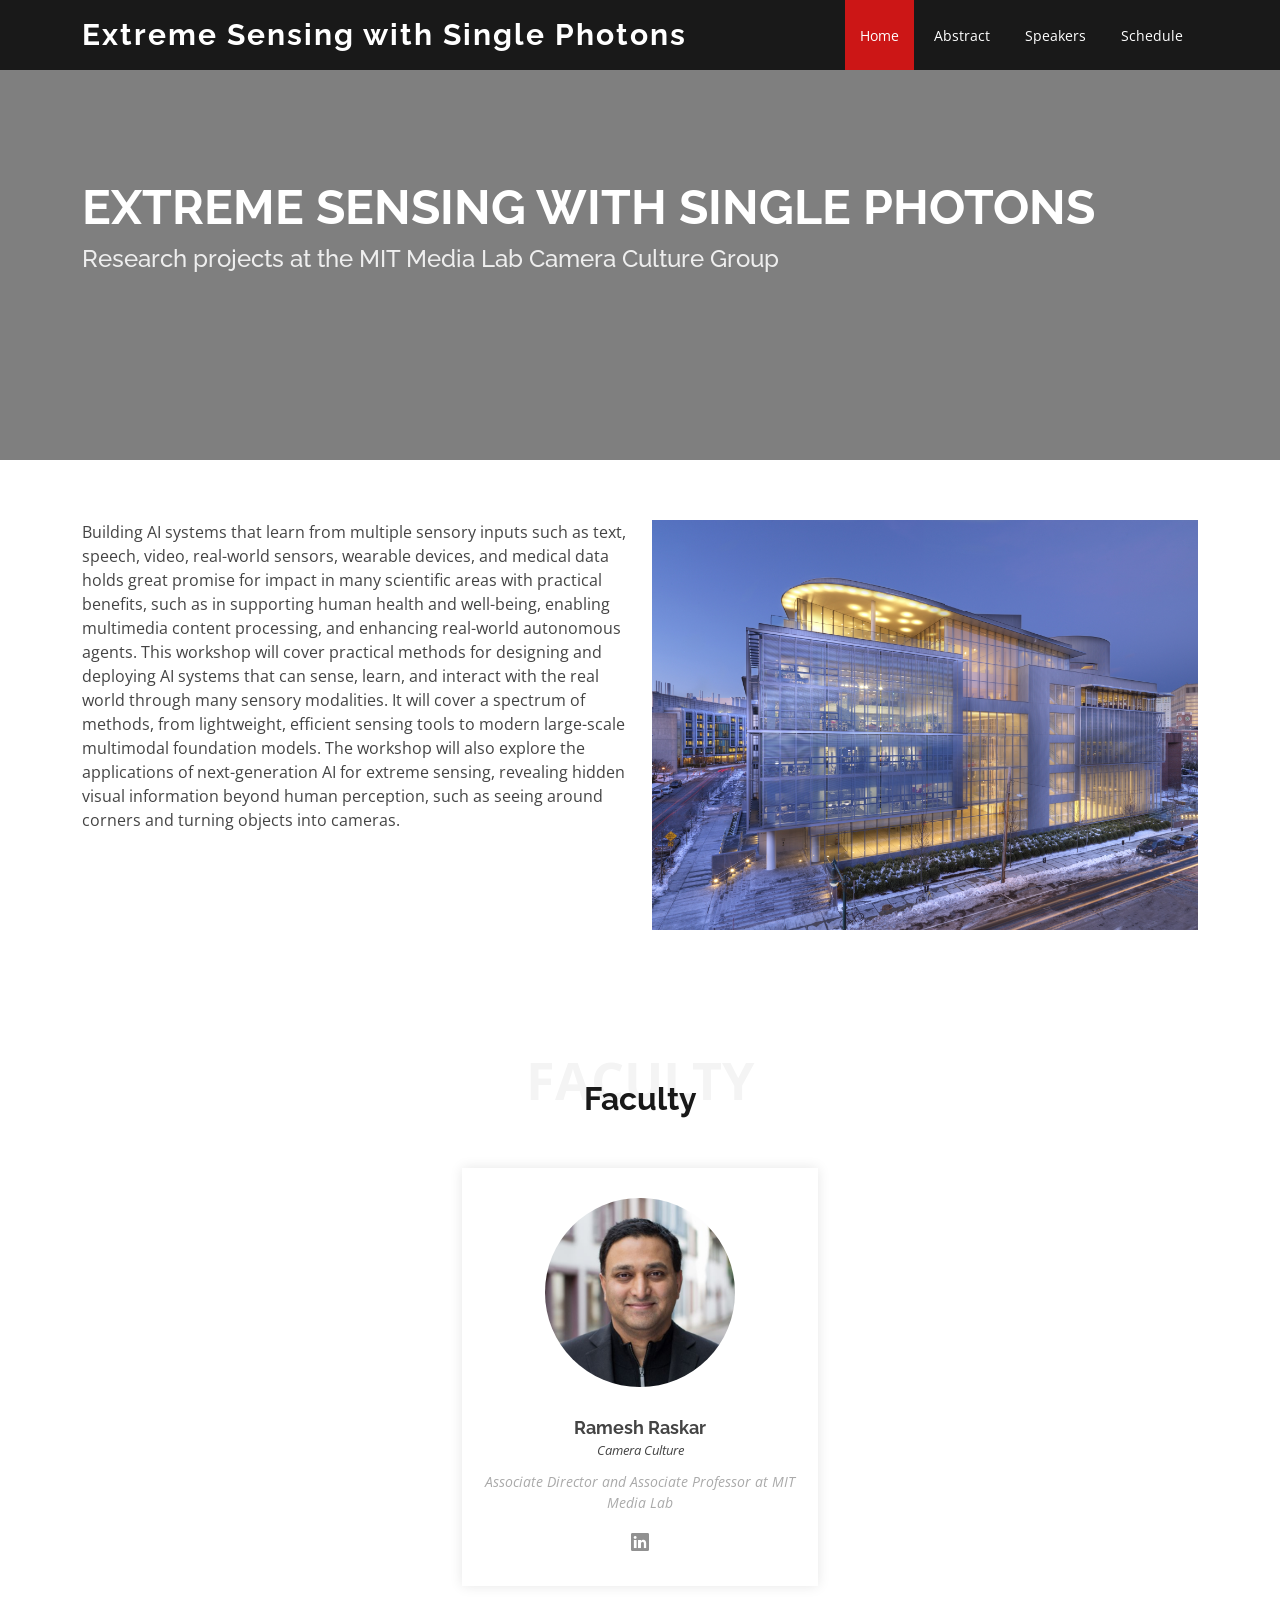
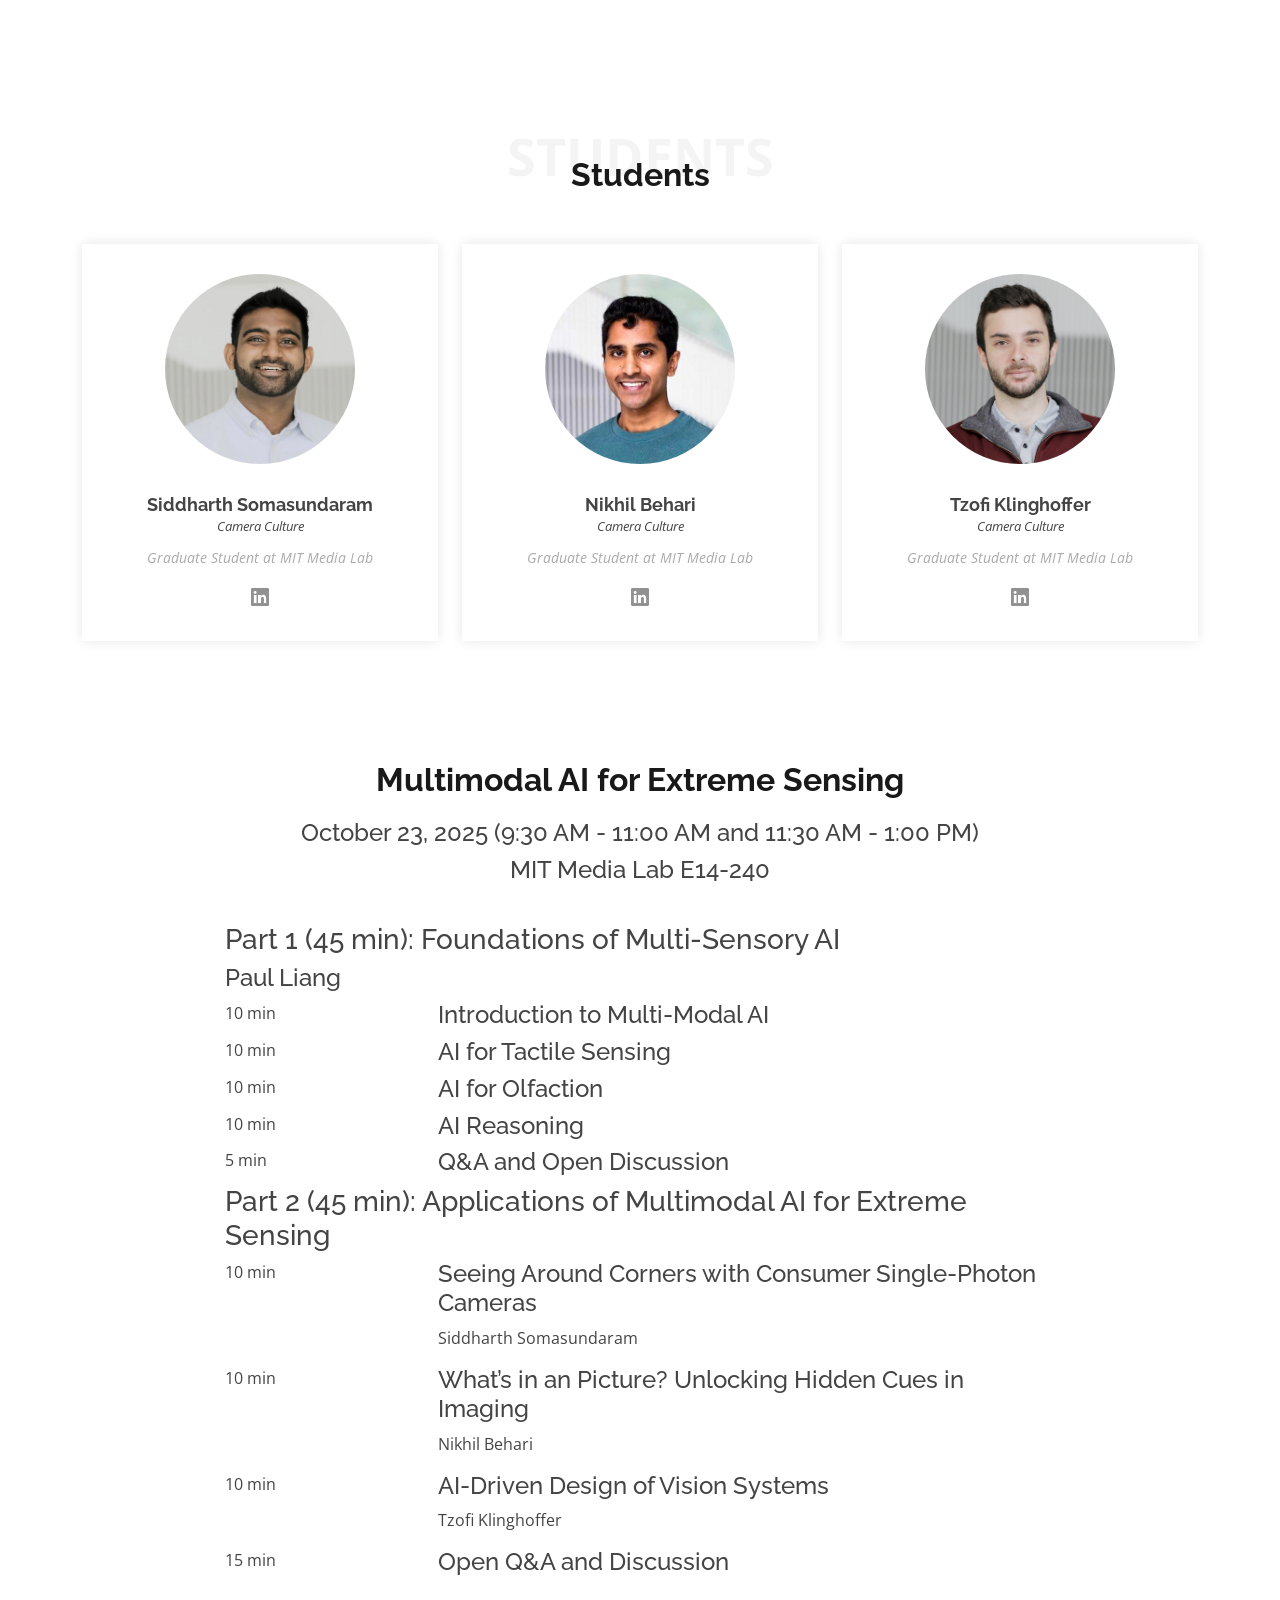
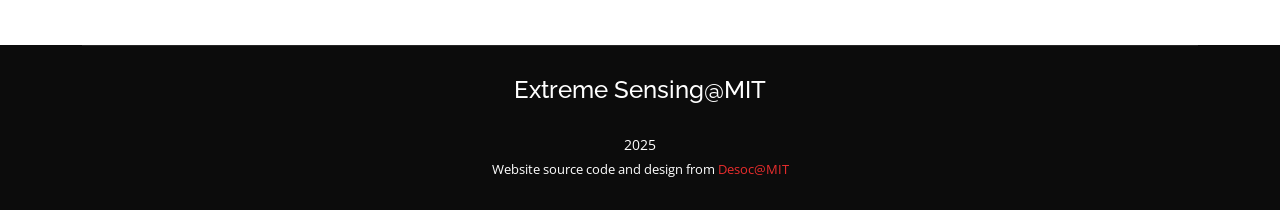
==== index.html @ 0ec3eac1 "init" ====
<!DOCTYPE html>
<html lang="en">

<head>
  <meta charset="utf-8">
  <meta content="width=device-width, initial-scale=1.0" name="viewport">

  <title>Extreme Sensing with Single Photons @ MIT</title>
  <meta content="" name="description">
  <meta content="" name="keywords">

  <!-- Favicons -->
  <link href="assets/img/favicon.png" rel="icon">
  <link href="assets/img/apple-touch-icon.png" rel="apple-touch-icon">

  <!-- Google Fonts -->
  <link href="https://fonts.googleapis.com/css?family=Open+Sans:300,300i,400,400i,600,600i,700,700i|Raleway:300,300i,400,400i,500,500i,600,600i,700,700i|Poppins:300,300i,400,400i,500,500i,600,600i,700,700i" rel="stylesheet">

  <!-- Vendor CSS Files -->
  <link href="assets/vendor/aos/aos.css" rel="stylesheet">
  <link href="assets/vendor/bootstrap/css/bootstrap.min.css" rel="stylesheet">
  <link href="assets/vendor/bootstrap-icons/bootstrap-icons.css" rel="stylesheet">
  <link href="assets/vendor/boxicons/css/boxicons.min.css" rel="stylesheet">
  <link href="assets/vendor/glightbox/css/glightbox.min.css" rel="stylesheet">
  <link href="assets/vendor/swiper/swiper-bundle.min.css" rel="stylesheet">

  <!-- Template Main CSS File -->
  <link href="assets/css/style.css" rel="stylesheet">

  <!-- =======================================================
  * Template Name: Day - v4.9.0
  * Template URL: https://bootstrapmade.com/day-multipurpose-html-template-for-free/
  * Author: BootstrapMade.com
  * License: https://bootstrapmade.com/license/
  ======================================================== -->
</head>

<body>


  <!-- ======= Header ======= -->
  <header id="header" class="d-flex align-items-center">
    <div class="container d-flex align-items-center justify-content-between">

      <h1 class="logo"><a href="index.html">Extreme Sensing with Single Photons</a></h1>
      <!-- Uncomment below if you prefer to use an image logo -->
      <!-- <a href="index.html" class="logo"><img src="assets/img/logo.png" alt="" class="img-fluid"></a>-->

      <nav id="navbar" class="navbar">
        <ul>
          <li><a class="nav-link scrollto active" href="#hero">Home</a></li>
          <li><a class="nav-link scrollto" href="#about">Abstract</a></li>
          <li><a class="nav-link scrollto" href="#team">Speakers</a></li>
          <li><a class="nav-link scrollto " href="#why-us">Schedule</a></li>
        </ul>
        <i class="bi bi-list mobile-nav-toggle"></i>
      </nav><!-- .navbar -->

    </div>
  </header><!-- End Header -->

  <!-- ======= Hero Section ======= -->
  <section id="hero" class="d-flex align-items-center">
    <div class="container position-relative" data-aos="fade-up" data-aos-delay="500">
      <h1> Extreme Sensing with Single Photons
      </h1>
      <h2>
        Research projects at the MIT Media Lab Camera Culture Group</br>
      </h2>
      </br>
      </br>
    </div>

  </section><!-- End Hero -->







  <main id="main">

    <!-- ======= About Section ======= -->
    <section id="about" class="about">
      <div class="container">

        <div class="row">
          <div class="col-lg-6 order-1 order-lg-2" data-aos="fade-left">
            <img src="assets/img/about.jpg" class="img-fluid" alt="">
          </div>
          <div class="col-lg-6 pt-4 pt-lg-0 order-2 order-lg-1 content" data-aos="fade-right">

            <p>
              Building AI systems that learn from multiple sensory inputs such as text, speech, video, real-world sensors, wearable devices, and medical data holds great promise for impact in many scientific areas with practical benefits, such as in supporting human health and well-being, enabling multimedia content processing, and enhancing real-world autonomous agents. This workshop will cover practical methods for designing and deploying AI systems that can sense, learn, and interact with the real world through many sensory modalities. It will cover a spectrum of methods, from lightweight, efficient sensing tools to modern large-scale multimodal foundation models. The workshop will also explore the applications of next-generation AI for extreme sensing, revealing hidden visual information beyond human perception, such as seeing around corners and turning objects into cameras.            </p>
          </div>
        </div>

      </div>
    </section><!-- End About Section -->



    <!-- ======= Team Section ======= -->
    <section id="team" class="team">
      <div class="container">

        <div class="section-title">
          <span>Faculty</span>
          <h2>Faculty</h2>
        </div>
        <div class="row justify-content-center">
          <div class="col-lg-4 col-md-6 d-flex align-items-stretch" data-aos="zoom-in">
            <div class="member">
              <img src="assets/img/team/team-1.png" alt="">
              <h4>Ramesh Raskar</h4>
              <span>Camera Culture</span>
              <p>Associate Director and Associate Professor at MIT Media Lab</p>
              <div class="social">
                <a href="https://www.linkedin.com/in/raskar/" target="_blank"><i class="bi bi-linkedin"></i></a>
              </div>
            </div>
          </div>
        
           </div>
        </div>
        

        </div>

      </div>
    </section><!-- End Team Section -->





    <!-- ======= Team Section ======= -->
    <section id="team" class="team">
      <div class="container">

        <div class="section-title">
          <span>Students</span>
          <h2>Students</h2>
        </div>

        <div class="row">
          
          <div class="col-lg-4 col-md-6 d-flex align-items-stretch" data-aos="zoom-in">
            <div class="member">
              <img src="assets/img/team/sid.jpg" alt="">
              <h4>Siddharth Somasundaram</h4>
              <span>Camera Culture</span>
              <p>Graduate Student at MIT Media Lab</p>
              <div class="social">
                <a href="https://sidsoma.github.io" target="_blank"><i class="bi bi-linkedin"></i></a>
              </div>
            </div>
          </div>

          <div class="col-lg-4 col-md-6 d-flex align-items-stretch" data-aos="zoom-in">
            <div class="member">
              <img src="assets/img/team/nikhil.jpeg" alt="">
              <h4>Nikhil Behari</h4>
              <span>Camera Culture</span>
              <p>Graduate Student at MIT Media Lab</p>
              <div class="social">
                <a href="https://nikhilbehari.github.io" target="_blank"><i class="bi bi-linkedin"></i></a>
              </div>
            </div>
          </div>

          <div class="col-lg-4 col-md-6 d-flex align-items-stretch" data-aos="zoom-in">
            <div class="member">
              <img src="assets/img/team/tzofi.jpg" alt="">
              <h4>Tzofi Klinghoffer</h4>
              <span>Camera Culture</span>
              <p>Graduate Student at MIT Media Lab</p>
              <div class="social">
                <a href="https://tzofi.github.io" target="_blank"><i class="bi bi-linkedin"></i></a>
              </div>
            </div>
          </div>


        </div>
        
    

        </div>

      </div>


      </div>
    </section><!-- End Team Section -->




<!-- ======= Why Us Section ======= -->
<section id="why-us" class="why-us">
  <div class="container">

    <div class="section-title">
      <h2>Multimodal AI for Extreme Sensing</h2>
      <h4>October 23, 2025 (9:30 AM - 11:00 AM and 11:30 AM - 1:00 PM)</h4>
      <h4>MIT Media Lab E14-240</h4>
    </div>

    <!-- Part 1: Foundations of Multi-Sensory AI -->
    <div class="tab-content row justify-content-center">
      <div role="tabpanel" class="col-lg-9 tab-pane show active" id="part-1">
        <h3>Part 1 (45 min): Foundations of Multi-Sensory AI</h3>
        <h4>Paul Liang</h4>

        <div class="row agenda-item">
          <div class="col-md-3">10 min</div>
          <div class="col-md-9">
            <h4>Introduction to Multi-Modal AI</h4>
          </div>
        </div>

        <div class="row agenda-item">
          <div class="col-md-3">10 min</div>
          <div class="col-md-9">
            <h4>AI for Tactile Sensing</h4>
          </div>
        </div>

        <div class="row agenda-item">
          <div class="col-md-3">10 min</div>
          <div class="col-md-9">
            <h4>AI for Olfaction</h4>
          </div>
        </div>

        <div class="row agenda-item">
          <div class="col-md-3">10 min</div>
          <div class="col-md-9">
            <h4>AI Reasoning</h4>
          </div>
        </div>

        <div class="row agenda-item">
          <div class="col-md-3">5 min</div>
          <div class="col-md-9">
            <h4>Q&A and Open Discussion</h4>
          </div>
        </div>
      </div>
    </div>

    <!-- Part 2: Applications of Multi-Sensory AI for Extreme Sensing -->
    <div class="tab-content row justify-content-center">
      <div role="tabpanel" class="col-lg-9 tab-pane show active" id="part-2">
        <h3>Part 2 (45 min): Applications of Multimodal AI for Extreme Sensing</h3>

        <div class="row agenda-item">
          <div class="col-md-3">10 min</div>
          <div class="col-md-9">
            <h4>Seeing Around Corners with Consumer Single-Photon Cameras</h4>
            <p>Siddharth Somasundaram</p>
          </div>
        </div>

        <div class="row agenda-item">
          <div class="col-md-3">10 min</div>
          <div class="col-md-9">
            <h4>What’s in an Picture? Unlocking Hidden Cues in Imaging</h4>
            <p>Nikhil Behari</p>
          </div>
        </div>

        <div class="row agenda-item">
          <div class="col-md-3">10 min</div>
          <div class="col-md-9">
            <h4>AI-Driven Design of Vision Systems</h4>
            <p>Tzofi Klinghoffer</p>
          </div>
        </div>

        <div class="row agenda-item">
          <div class="col-md-3">15 min</div>
          <div class="col-md-9">
            <h4>Open Q&A and Discussion</h4>
          </div>
        </div>
      </div>
    </div>
  </div>
</section><!-- End Why Us Section -->



  </main><!-- End #main -->

  <!-- ======= Footer ======= -->
  <footer id="footer">


    <div class="container">

      <div class="copyright">
        <h4>Extreme Sensing@MIT</h4>
        <br>
        2025
      </div>

      <div class="credits">
        <!-- All the links in the footer should remain intact. -->
        <!-- You can delete the links only if you purchased the pro version. -->
        <!-- Licensing information: https://bootstrapmade.com/license/ -->
        <!-- Purchase the pro version with working PHP/AJAX contact form: https://bootstrapmade.com/day-multipurpose-html-template-for-free/ -->
      <!--  &copy; Copyright <a href="https://bootstrapmade.com/">BootstrapMade</a> -->
      Website source code and design from <a href="https://desoc.media.mit.edu">Desoc@MIT</a> 
      </div>
    </div>
  </footer><!-- End Footer -->

  <a href="#" class="back-to-top d-flex align-items-center justify-content-center"><i class="bi bi-arrow-up-short"></i></a>
  <div id="preloader"></div>

  <!-- Vendor JS Files -->
  <script src="assets/vendor/aos/aos.js"></script>
  <script src="assets/vendor/bootstrap/js/bootstrap.bundle.min.js"></script>
  <script src="assets/vendor/glightbox/js/glightbox.min.js"></script>
  <script src="assets/vendor/isotope-layout/isotope.pkgd.min.js"></script>
  <script src="assets/vendor/swiper/swiper-bundle.min.js"></script>
  <script src="assets/vendor/php-email-form/validate.js"></script>

  <!-- Template Main JS File -->
  <script src="assets/js/main.js"></script>

</body>

</html>
---- assets/css/style.css ----
/**
* Template Name: Day - v4.9.0
* Template URL: https://bootstrapmade.com/day-multipurpose-html-template-for-free/
* Author: BootstrapMade.com
* License: https://bootstrapmade.com/license/
*/

/*--------------------------------------------------------------
# General
--------------------------------------------------------------*/


body {
  font-family: "Open Sans", sans-serif;
  color: #444444;
}

a {
  color: #cc1616;
  text-decoration: none;
}

a:hover {
  color: #e82d2d;
  text-decoration: none;
}

h1,
h2,
h3,
h4,
h5,
h6 {
  font-family: "Raleway", sans-serif;
}

/*--------------------------------------------------------------
# Back to top button
--------------------------------------------------------------*/
.back-to-top {
  position: fixed;
  visibility: hidden;
  opacity: 0;
  right: 15px;
  bottom: 15px;
  z-index: 996;
  background: #cc1616;
  width: 40px;
  height: 40px;
  transition: all 0.4s;
}

.back-to-top i {
  font-size: 28px;
  color: #fff;
  line-height: 0;
}

.back-to-top:hover {
  background: #e72323;
  color: #fff;
}

.back-to-top.active {
  visibility: visible;
  opacity: 1;
}

/*--------------------------------------------------------------
# Preloader
--------------------------------------------------------------*/
#preloader {
  position: fixed;
  top: 0;
  left: 0;
  right: 0;
  bottom: 0;
  z-index: 9999;
  overflow: hidden;
  background: #fff;
}

#preloader:before {
  content: "";
  position: fixed;
  top: calc(50% - 30px);
  left: calc(50% - 30px);
  border: 6px solid #cc1616;
  border-top-color: #efefef;
  border-radius: 50%;
  width: 60px;
  height: 60px;
  -webkit-animation: animate-preloader 1s linear infinite;
  animation: animate-preloader 1s linear infinite;
}

@-webkit-keyframes animate-preloader {
  0% {
    transform: rotate(0deg);
  }

  100% {
    transform: rotate(360deg);
  }
}

@keyframes animate-preloader {
  0% {
    transform: rotate(0deg);
  }

  100% {
    transform: rotate(360deg);
  }
}

/*--------------------------------------------------------------
# Disable aos animation delay on mobile devices
--------------------------------------------------------------*/
@media screen and (max-width: 768px) {
  [data-aos-delay] {
    transition-delay: 0 !important;
  }
}

/*--------------------------------------------------------------
# Top Bar
--------------------------------------------------------------*/
#topbar {
  background: #191919;
  font-size: 15px;
  height: 40px;
  padding: 0;
  color: rgba(255, 255, 255, 0.6);
}

#topbar .contact-info a {
  line-height: 0;
  color: rgba(255, 255, 255, 0.6);
  transition: 0.3s;
}

#topbar .contact-info a:hover {
  color: #fff;
}

#topbar .contact-info i {
  color: #cc1616;
  line-height: 0;
  margin-right: 5px;
}

#topbar .contact-info .phone-icon {
  margin-left: 15px;
}

#topbar .social-links a {
  color: rgba(255, 255, 255, 0.6);
  padding: 4px 12px;
  display: inline-block;
  line-height: 1px;
  transition: 0.3s;
}

#topbar .social-links a:hover {
  color: #fff;
}

/*--------------------------------------------------------------
# Header
--------------------------------------------------------------*/
#header {
  background: rgba(25, 25, 25, 0.95);
  transition: all 0.5s;
  z-index: 997;
  height: 70px;
}

#header.fixed-top {
  background: #191919;
}

#header .logo {
  font-size: 30px;
  margin: 0;
  padding: 0;
  line-height: 1;
  font-weight: 700;
  letter-spacing: 2px;
}

#header .logo a {
  color: #fff;
}

#header .logo img {
  max-height: 40px;
}

.scrolled-offset {
  margin-top: 70px;
}

/*--------------------------------------------------------------
# Navigation Menu
--------------------------------------------------------------*/
/**
* Desktop Navigation
*/
.navbar {
  padding: 0;
}

.navbar ul {
  margin: 0;
  padding: 0;
  display: flex;
  list-style: none;
  align-items: center;
}

.navbar li {
  position: relative;
}

.navbar>ul>li {
  margin-left: 5px;
}

.navbar a,
.navbar a:focus {
  display: flex;
  align-items: center;
  justify-content: space-between;
  padding: 25px 15px 24px 15px;
  font-size: 14px;
  color: #fff;
  white-space: nowrap;
  transition: 0.3s;
}

.navbar a i,
.navbar a:focus i {
  font-size: 12px;
  line-height: 0;
  margin-left: 5px;
}

.navbar a:hover,
.navbar .active,
.navbar .active:focus,
.navbar li:hover>a {
  background: #cc1616;
}

.navbar .dropdown ul {
  display: block;
  position: absolute;
  left: 0;
  top: calc(100% + 30px);
  margin: 0;
  padding: 10px 0;
  z-index: 99;
  opacity: 0;
  visibility: hidden;
  background: #fff;
  box-shadow: 0px 0px 30px rgba(127, 137, 161, 0.25);
  transition: 0.3s;
}

.navbar .dropdown ul li {
  min-width: 200px;
}

.navbar .dropdown ul a {
  padding: 10px 20px;
  color: #191919;
}

.navbar .dropdown ul a i {
  font-size: 12px;
}

.navbar .dropdown ul a:hover,
.navbar .dropdown ul .active:hover,
.navbar .dropdown ul li:hover>a {
  color: #fff;
}

.navbar .dropdown:hover>ul {
  opacity: 1;
  top: 100%;
  visibility: visible;
}

.navbar .dropdown .dropdown ul {
  top: 0;
  left: calc(100% - 30px);
  visibility: hidden;
}

.navbar .dropdown .dropdown:hover>ul {
  opacity: 1;
  top: 0;
  left: 100%;
  visibility: visible;
}

@media (max-width: 1366px) {
  .navbar .dropdown .dropdown ul {
    left: -90%;
  }

  .navbar .dropdown .dropdown:hover>ul {
    left: -100%;
  }
}

/**
* Mobile Navigation
*/
.mobile-nav-toggle {
  color: #fff;
  font-size: 28px;
  cursor: pointer;
  display: none;
  line-height: 0;
  transition: 0.5s;
}

.mobile-nav-toggle.bi-x {
  color: #cc1616;
}

@media (max-width: 991px) {
  .mobile-nav-toggle {
    display: block;
  }

  .navbar ul {
    display: none;
  }
}

.navbar-mobile {
  position: fixed;
  overflow: hidden;
  top: 0;
  right: 0;
  left: 0;
  bottom: 0;
  background: rgba(0, 0, 0, 0.9);
  transition: 0.3s;
  z-index: 999;
}

.navbar-mobile .mobile-nav-toggle {
  position: absolute;
  top: 15px;
  right: 15px;
}

.navbar-mobile ul {
  display: block;
  position: absolute;
  top: 55px;
  right: 15px;
  bottom: 15px;
  left: 15px;
  padding: 10px 0;
  background-color: #fff;
  overflow-y: auto;
  transition: 0.3s;
}

.navbar-mobile a,
.navbar-mobile a:focus {
  padding: 10px 20px;
  font-size: 15px;
  color: #191919;
}

.navbar-mobile a:hover,
.navbar-mobile .active,
.navbar-mobile li:hover>a {
  color: #cc1616;
  background: none;
}

.navbar-mobile .getstarted,
.navbar-mobile .getstarted:focus {
  margin: 15px;
}

.navbar-mobile .dropdown ul {
  position: static;
  display: none;
  margin: 10px 20px;
  padding: 10px 0;
  z-index: 99;
  opacity: 1;
  visibility: visible;
  background: #fff;
  box-shadow: 0px 0px 30px rgba(127, 137, 161, 0.25);
}

.navbar-mobile .dropdown ul li {
  min-width: 200px;
}

.navbar-mobile .dropdown ul a {
  padding: 10px 20px;
}

.navbar-mobile .dropdown ul a i {
  font-size: 12px;
}

.navbar-mobile .dropdown ul a:hover,
.navbar-mobile .dropdown ul .active:hover,
.navbar-mobile .dropdown ul li:hover>a {
  color: #cc1616;
}

.navbar-mobile .dropdown>.dropdown-active {
  display: block;
}

/*--------------------------------------------------------------
# Hero Section
--------------------------------------------------------------*/
#hero {
  width: 100%;
  height: calc(100vh - 510px);
  background: url("../img/hero-bg.gif") top center;
  background-size: cover;
  position: relative;
}

#hero:before {
  content: "";
  background: rgba(0, 0, 0, 0.5);
  position: absolute;
  bottom: 0;
  top: 0;
  left: 0;
  right: 0;
}

#hero h1 {
  margin: 0 0 10px 0;
  font-size: 48px;
  font-weight: 700;
  line-height: 56px;
  text-transform: uppercase;
  color: #fff;
}

#hero h2 {
  color: #eee;
  margin-bottom: 30px;
  font-size: 24px;
}

#hero .btn-get-started {
  font-family: "Raleway", sans-serif;
  text-transform: uppercase;
  font-weight: 500;
  font-size: 14px;
  letter-spacing: 0.5px;
  display: inline-block;
  padding: 10px 28px;
  transition: 0.5s;
  border: 2px solid #fff;
  color: #fff;
}

#hero .btn-get-started:hover {
  background: #cc1616;
  border-color: #cc1616;
}

@media (min-width: 1024px) {
  #hero {
    background-attachment: fixed;
  }
}

@media (max-width: 768px) {
  #hero {
    text-align: center;
  }

  #hero .container {
    padding-top: 40px;
  }

  #hero h1 {
    font-size: 28px;
    line-height: 36px;
  }

  #hero h2 {
    font-size: 18px;
    line-height: 24px;
    margin-bottom: 30px;
  }
}





#hero1 {
  width: 100%;
  height: calc(100vh - 110px);
  background: url("../img/hero-bg1.gif") top center;
  background-size: cover;
  position: relative;
}

#hero1:before {
  content: "";
  background: rgba(0, 0, 0, 0.5);
  position: absolute;
  bottom: 0;
  top: 0;
  left: 0;
  right: 0;
}

#hero1 h1 {
  margin: 0 0 10px 0;
  font-size: 48px;
  font-weight: 700;
  line-height: 56px;
  text-transform: uppercase;
  color: #fff;
}

#hero1 h2 {
  color: #eee;
  margin-bottom: 30px;
  font-size: 24px;
}

#hero1 .btn-get-started {
  font-family: "Raleway", sans-serif;
  text-transform: uppercase;
  font-weight: 500;
  font-size: 14px;
  letter-spacing: 0.5px;
  display: inline-block;
  padding: 10px 28px;
  transition: 0.5s;
  border: 2px solid #fff;
  color: #fff;
}

#hero1 .btn-get-started:hover {
  background: #cc1616;
  border-color: #cc1616;
}

@media (min-width: 1024px) {
  #hero1 {
    background-attachment: fixed;
  }
}

@media (max-width: 768px) {
  #hero1 {
    text-align: center;
  }

  #hero1 .container {
    padding-top: 40px;
  }

  #hero1 h1 {
    font-size: 28px;
    line-height: 36px;
  }

  #hero1 h2 {
    font-size: 18px;
    line-height: 24px;
    margin-bottom: 30px;
  }
}

/*--------------------------------------------------------------
# Sections General
--------------------------------------------------------------*/
section {
  padding: 60px 0;
  overflow: hidden;
}

.section-title {
  text-align: center;
  padding: 30px 0;
  position: relative;
}

.section-title h2 {
  font-size: 32px;
  font-weight: 700;
  margin-bottom: 20px;
  padding-bottom: 0;
  color: #191919;
  position: relative;
  z-index: 2;
}

.section-title span {
  position: absolute;
  top: 30px;
  color: #f4f4f4;
  left: 0;
  right: 0;
  z-index: 1;
  font-weight: 700;
  font-size: 52px;
  text-transform: uppercase;
  line-height: 0;
}

.section-title p {
  margin-bottom: 0;
  position: relative;
  z-index: 2;
}

@media (max-width: 575px) {
  .section-title h2 {
    font-size: 28px;
    margin-bottom: 15px;
  }

  .section-title span {
    font-size: 38px;
  }
}

/*--------------------------------------------------------------
# About
--------------------------------------------------------------*/
.about .content h3 {
  font-weight: 600;
  font-size: 26px;
}

.about .content ul {
  list-style: none;
  padding: 0;
}

.about .content ul li {
  padding-bottom: 10px;
}

.about .content ul i {
  font-size: 20px;
  padding-right: 4px;
  color: #cc1616;
}

.about .content p:last-child {
  margin-bottom: 0;
}

/*--------------------------------------------------------------
# Why Us
--------------------------------------------------------------*/
.why-us {
  padding-top: 10px;
}

.why-us .box {
  padding: 50px 30px;
  box-shadow: 0px 2px 15px rgba(0, 0, 0, 0.1);
  transition: all ease-in-out 0.3s;
}

.why-us .box span {
  display: block;
  font-size: 28px;
  font-weight: 700;
  color: #ed5b5b;
}

.why-us .box h4 {
  font-size: 24px;
  font-weight: 600;
  padding: 0;
  margin: 20px 0;
  color: #191919;
}

.why-us .box p {
  color: #aaaaaa;
  font-size: 15px;
  margin: 0;
  padding: 0;
}

.why-us .box:hover {
  background: #cc1616;
  padding: 30px 30px 70px 30px;
  box-shadow: 10px 15px 30px rgba(0, 0, 0, 0.18);
}

.why-us .box:hover span,
.why-us .box:hover h4,
.why-us .box:hover p {
  color: #fff;
}

/*--------------------------------------------------------------
# Clients
--------------------------------------------------------------*/
.clients {
  background: #f2f2f2;
  padding: 15px 0;
  text-align: center;
}

.clients img {
  width: 50%;
  filter: grayscale(100);
  transition: all 0.4s ease-in-out;
  display: inline-block;
  padding: 15px 0;
}

.clients img:hover {
  filter: none;
  transform: scale(1.2);
}

@media (max-width: 768px) {
  .clients img {
    width: 40%;
  }
}

/*--------------------------------------------------------------
# Services
--------------------------------------------------------------*/
.services .icon-box {
  text-align: center;
  padding: 80px 20px;
  transition: all ease-in-out 0.3s;
  box-shadow: 0px 2px 15px rgba(0, 0, 0, 0.1);
}

.services .icon-box .icon {
  margin: 0 auto;
  width: 64px;
  height: 64px;
  background: #cc1616;
  transition: all 0.3s ease-out 0s;
  display: flex;
  align-items: center;
  justify-content: center;
  margin-bottom: 20px;
  transform-style: preserve-3d;
}

.services .icon-box .icon i {
  color: #fff;
  font-size: 28px;
}

.services .icon-box .icon::before {
  position: absolute;
  content: "";
  left: -8px;
  top: -8px;
  height: 100%;
  width: 100%;
  background: #fce5e5;
  transition: all 0.3s ease-out 0s;
  transform: translateZ(-1px);
}

.services .icon-box h4 {
  font-weight: 700;
  margin-bottom: 15px;
  font-size: 24px;
}

.services .icon-box h4 a {
  color: #191919;
}

.services .icon-box p {
  line-height: 24px;
  font-size: 14px;
  margin-bottom: 0;
}

.services .icon-box:hover {
  background: #cc1616;
  border-color: #cc1616;
  padding: 70px 20px 90px 20px;
}

.services .icon-box:hover .icon {
  background: #fff;
}

.services .icon-box:hover .icon i {
  color: #cc1616;
}

.services .icon-box:hover .icon::before {
  background: #e82d2d;
}

.services .icon-box:hover h4 a,
.services .icon-box:hover p {
  color: #fff;
}

/*--------------------------------------------------------------
# Cta
--------------------------------------------------------------*/
.cta {
  background: linear-gradient(rgba(2, 2, 2, 0.5), rgba(0, 0, 0, 0.5)), url("../img/cta-bg.gif") fixed center center;
  background-size: cover;
  padding: 120px 0;
}

.cta h3 {
  color: #fff;
  font-size: 28px;
  font-weight: 700;
}

.cta p {
  color: #fff;
}

.cta .cta-btn {
  font-family: "Raleway", sans-serif;
  text-transform: uppercase;
  font-weight: 500;
  font-size: 14px;
  letter-spacing: 1px;
  display: inline-block;
  padding: 10px 28px;
  transition: 0.5s;
  margin-top: 10px;
  border: 2px solid #fff;
  color: #fff;
}

.cta .cta-btn:hover {
  background: #cc1616;
  border: 2px solid #cc1616;
}

/*--------------------------------------------------------------
# Portfolio
--------------------------------------------------------------*/
.portfolio #portfolio-flters {
  padding: 0;
  margin: 0 auto 25px auto;
  list-style: none;
  text-align: center;
  border-radius: 50px;
}

.portfolio #portfolio-flters li {
  cursor: pointer;
  display: inline-block;
  padding: 10px 15px;
  font-size: 15px;
  font-weight: 500;
  line-height: 1;
  text-transform: uppercase;
  color: #444444;
  margin-bottom: 5px;
  transition: all 0.3s ease-in-out;
  font-family: "Poppins", sans-serif;
}

.portfolio #portfolio-flters li:hover,
.portfolio #portfolio-flters li.filter-active {
  color: #e82d2d;
}

.portfolio #portfolio-flters li:last-child {
  margin-right: 0;
}

.portfolio .portfolio-item {
  margin-bottom: 30px;
}

.portfolio .portfolio-item .portfolio-info {
  opacity: 0;
  position: absolute;
  left: 30px;
  right: 30px;
  bottom: 0;
  z-index: 3;
  transition: all ease-in-out 0.3s;
  background: rgba(255, 255, 255, 0.9);
  padding: 15px;
}

.portfolio .portfolio-item .portfolio-info h4 {
  font-size: 18px;
  color: #fff;
  font-weight: 600;
  color: #191919;
}

.portfolio .portfolio-item .portfolio-info p {
  color: #4c4c4c;
  font-size: 14px;
  margin-bottom: 0;
}

.portfolio .portfolio-item .portfolio-info .preview-link,
.portfolio .portfolio-item .portfolio-info .details-link {
  position: absolute;
  right: 40px;
  font-size: 24px;
  top: calc(50% - 18px);
  color: #333333;
}

.portfolio .portfolio-item .portfolio-info .preview-link:hover,
.portfolio .portfolio-item .portfolio-info .details-link:hover {
  color: #cc1616;
}

.portfolio .portfolio-item .portfolio-info .details-link {
  right: 10px;
}

.portfolio .portfolio-item .portfolio-links {
  opacity: 0;
  left: 0;
  right: 0;
  text-align: center;
  z-index: 3;
  position: absolute;
  transition: all ease-in-out 0.3s;
}

.portfolio .portfolio-item .portfolio-links a {
  color: #fff;
  margin: 0 2px;
  font-size: 28px;
  display: inline-block;
  transition: 0.3s;
}

.portfolio .portfolio-item .portfolio-links a:hover {
  color: #e82d2d;
}

.portfolio .portfolio-item:hover .portfolio-info {
  opacity: 1;
  bottom: 20px;
}

/*--------------------------------------------------------------
# Portfolio Details
--------------------------------------------------------------*/
.portfolio-details {
  padding-top: 40px;
}

.portfolio-details .portfolio-details-slider img {
  width: 100%;
}

.portfolio-details .portfolio-details-slider .swiper-pagination {
  margin-top: 20px;
  position: relative;
}

.portfolio-details .portfolio-details-slider .swiper-pagination .swiper-pagination-bullet {
  width: 12px;
  height: 12px;
  background-color: #fff;
  opacity: 1;
  border: 1px solid #cc1616;
}

.portfolio-details .portfolio-details-slider .swiper-pagination .swiper-pagination-bullet-active {
  background-color: #cc1616;
}

.portfolio-details .portfolio-info {
  padding: 30px;
  box-shadow: 0px 0 30px rgba(25, 25, 25, 0.08);
}

.portfolio-details .portfolio-info h3 {
  font-size: 22px;
  font-weight: 700;
  margin-bottom: 20px;
  padding-bottom: 20px;
  border-bottom: 1px solid #eee;
}

.portfolio-details .portfolio-info ul {
  list-style: none;
  padding: 0;
  font-size: 15px;
}

.portfolio-details .portfolio-info ul li+li {
  margin-top: 10px;
}

.portfolio-details .portfolio-description {
  padding-top: 30px;
}

.portfolio-details .portfolio-description h2 {
  font-size: 26px;
  font-weight: 700;
  margin-bottom: 20px;
}

.portfolio-details .portfolio-description p {
  padding: 0;
}

/*--------------------------------------------------------------
# Pricing
--------------------------------------------------------------*/
.pricing .box {
  padding: 20px;
  background: #f9f9f9;
  text-align: center;
  border-radius: 8px;
  position: relative;
  overflow: hidden;
}

.pricing .box h3 {
  font-weight: 400;
  padding: 15px;
  font-size: 18px;
  text-transform: uppercase;
  font-weight: 600;
  color: #191919;
}

.pricing .box h4 {
  font-size: 42px;
  color: #cc1616;
  font-weight: 500;
  font-family: "Open Sans", sans-serif;
  margin-bottom: 20px;
}

.pricing .box h4 sup {
  font-size: 20px;
  top: -15px;
  left: -3px;
}

.pricing .box h4 span {
  color: #bababa;
  font-size: 16px;
  font-weight: 300;
}

.pricing .box ul {
  padding: 0;
  list-style: none;
  color: #191919;
  text-align: center;
  line-height: 20px;
  font-size: 14px;
}

.pricing .box ul li {
  padding-bottom: 16px;
}

.pricing .box ul i {
  color: #cc1616;
  font-size: 18px;
  padding-right: 4px;
}

.pricing .box ul .na {
  color: #ccc;
  text-decoration: line-through;
}

.pricing .box .btn-wrap {
  padding: 15px;
  text-align: center;
}

.pricing .box .btn-buy {
  background: #cc1616;
  display: inline-block;
  padding: 10px 40px;
  color: #fff;
  transition: none;
  font-size: 14px;
  font-weight: 400;
  font-family: "Raleway", sans-serif;
  font-weight: 600;
  transition: 0.3s;
}

.pricing .box .btn-buy:hover {
  background: #e82d2d;
}

.pricing .featured {
  background: #cc1616;
  box-shadow: none;
  color: #fff;
}

.pricing .featured h3,
.pricing .featured h4,
.pricing .featured ul,
.pricing .featured ul li,
.pricing .featured ul .na {
  color: #fff;
}

.pricing .featured h4 span {
  color: rgba(255, 255, 255, 0.58);
}

.pricing .featured .btn-wrap {
  padding: 15px;
  text-align: center;
}

.pricing .featured .btn-buy {
  background: rgba(255, 255, 255, 0.2);
}

.pricing .featured .btn-buy:hover {
  background: #fff;
  color: #cc1616;
}

/*--------------------------------------------------------------
# Team
--------------------------------------------------------------*/
.team .member {
  text-align: center;
  margin-bottom: 20px;
  box-shadow: 0px 0px 12px 0px rgba(0, 0, 0, 0.1);
  padding: 30px 20px;
  background: #fff;
}

.team .member img {
  max-width: 60%;
  border-radius: 50%;
  margin: 0 0 30px 0;
}

.team .member h4 {
  font-weight: 700;
  margin-bottom: 2px;
  font-size: 18px;
}

.team .member span {
  font-style: italic;
  display: block;
  font-size: 13px;
}

.team .member p {
  padding-top: 10px;
  font-size: 14px;
  font-style: italic;
  color: #aaaaaa;
}

.team .member .social {
  margin-top: 15px;
}

.team .member .social a {
  color: #919191;
  transition: 0.3s;
}

.team .member .social a:hover {
  color: #cc1616;
}

.team .member .social i {
  font-size: 18px;
  margin: 0 2px;
}



/*--------------------------------------------------------------
# Contact
--------------------------------------------------------------*/
.contact .info-box {
  color: #444444;
  text-align: center;
  box-shadow: 0 0 30px rgba(214, 215, 216, 0.6);
  padding: 20px 0 30px 0;
}

.contact .info-box i {
  font-size: 32px;
  color: #cc1616;
  border-radius: 50%;
  padding: 8px;
  border: 2px dotted #f5a0a0;
}

.contact .info-box h3 {
  font-size: 20px;
  color: #777777;
  font-weight: 700;
  margin: 10px 0;
}

.contact .info-box p {
  padding: 0;
  line-height: 24px;
  font-size: 14px;
  margin-bottom: 0;
}

.contact .php-email-form {
  box-shadow: 0 0 30px rgba(214, 215, 216, 0.6);
  padding: 30px;
}

.contact .php-email-form .error-message {
  display: none;
  color: #fff;
  background: #ed3c0d;
  text-align: left;
  padding: 15px;
  font-weight: 600;
}

.contact .php-email-form .error-message br+br {
  margin-top: 25px;
}

.contact .php-email-form .sent-message {
  display: none;
  color: #fff;
  background: #18d26e;
  text-align: center;
  padding: 15px;
  font-weight: 600;
}

.contact .php-email-form .loading {
  display: none;
  background: #fff;
  text-align: center;
  padding: 15px;
}

.contact .php-email-form .loading:before {
  content: "";
  display: inline-block;
  border-radius: 50%;
  width: 24px;
  height: 24px;
  margin: 0 10px -6px 0;
  border: 3px solid #18d26e;
  border-top-color: #eee;
  -webkit-animation: animate-loading 1s linear infinite;
  animation: animate-loading 1s linear infinite;
}

.contact .php-email-form input,
.contact .php-email-form textarea {
  border-radius: 0;
  box-shadow: none;
  font-size: 14px;
}

.contact .php-email-form input::focus,
.contact .php-email-form textarea::focus {
  background-color: #cc1616;
}

.contact .php-email-form input {
  padding: 10px 15px;
}

.contact .php-email-form textarea {
  padding: 12px 15px;
}

.contact .php-email-form button[type=submit] {
  background: #cc1616;
  border: 0;
  padding: 10px 24px;
  color: #fff;
  transition: 0.4s;
}

.contact .php-email-form button[type=submit]:hover {
  background: #e82d2d;
}

@-webkit-keyframes animate-loading {
  0% {
    transform: rotate(0deg);
  }

  100% {
    transform: rotate(360deg);
  }
}

@keyframes animate-loading {
  0% {
    transform: rotate(0deg);
  }

  100% {
    transform: rotate(360deg);
  }
}

/*--------------------------------------------------------------
# Breadcrumbs
--------------------------------------------------------------*/
.breadcrumbs {
  padding: 15px 0;
  background: #efefef;
}

.breadcrumbs h2 {
  font-size: 26px;
  font-weight: 600;
}

.breadcrumbs ol {
  display: flex;
  flex-wrap: wrap;
  list-style: none;
  padding: 0 0 10px 0;
  margin: 0;
  font-size: 14px;
}

.breadcrumbs ol li+li {
  padding-left: 10px;
}

.breadcrumbs ol li+li::before {
  display: inline-block;
  padding-right: 10px;
  color: #333333;
  content: "/";
}

/*--------------------------------------------------------------
# Footer
--------------------------------------------------------------*/
#footer {
  background: #0c0c0c;
  padding: 0 0 30px 0;
  color: #fff;
  font-size: 14px;
}

#footer .footer-top {
  padding: 60px 0 30px 0;
}

#footer .footer-top .footer-info {
  margin-bottom: 15px;
  background: #191919;
  color: #fff;
  border-top: 4px solid #cc1616;
  text-align: center;
  padding: 30px 20px;
}

#footer .footer-top .footer-info h3 {
  font-size: 36px;
  margin: 0 0 20px 0;
  padding: 2px 0 2px 0;
  line-height: 1;
  font-weight: 700;
}

#footer .footer-top .footer-info p {
  font-size: 14px;
  line-height: 24px;
  margin-bottom: 0;
  font-family: "Raleway", sans-serif;
}

#footer .footer-top .social-links a {
  font-size: 18px;
  display: inline-block;
  background: #262626;
  color: #fff;
  line-height: 1;
  padding: 8px 0;
  margin-right: 4px;
  border-radius: 50%;
  text-align: center;
  width: 36px;
  height: 36px;
  transition: 0.3s;
}

#footer .footer-top .social-links a:hover {
  background: #cc1616;
  color: #fff;
  text-decoration: none;
}

#footer .footer-top h4 {
  font-size: 16px;
  font-weight: 600;
  color: #fff;
  position: relative;
  padding-bottom: 12px;
}

#footer .footer-top .footer-links {
  margin-bottom: 30px;
}

#footer .footer-top .footer-links ul {
  list-style: none;
  padding: 0;
  margin: 0;
}

#footer .footer-top .footer-links ul i {
  padding-right: 2px;
  color: #ed5b5b;
  font-size: 18px;
  line-height: 1;
}

#footer .footer-top .footer-links ul li {
  padding: 10px 0;
  display: flex;
  align-items: center;
}

#footer .footer-top .footer-links ul li:first-child {
  padding-top: 0;
}

#footer .footer-top .footer-links ul a {
  color: #fff;
  transition: 0.3s;
  display: inline-block;
  line-height: 1;
}

#footer .footer-top .footer-links ul a:hover {
  color: #eb4444;
}

#footer .footer-top .footer-newsletter form {
  margin-top: 30px;
  background: #fff;
  padding: 6px 10px;
  position: relative;
  border-radius: 4;
}

#footer .footer-top .footer-newsletter form input[type=email] {
  border: 0;
  padding: 4px;
  width: calc(100% - 110px);
}

#footer .footer-top .footer-newsletter form input[type=submit] {
  position: absolute;
  top: 0;
  right: 0;
  bottom: 0;
  border: 0;
  background: none;
  font-size: 16px;
  padding: 0 20px;
  background: #cc1616;
  color: #fff;
  transition: 0.3s;
  border-radius: 4;
}

#footer .footer-top .footer-newsletter form input[type=submit]:hover {
  background: #e82d2d;
}

#footer .copyright {
  border-top: 1px solid #262626;
  text-align: center;
  padding-top: 30px;
}

#footer .credits {
  padding-top: 5px;
  text-align: center;
  font-size: 13px;
  color: #fff;
}

#footer .credits a {
  color: #e82d2d;
}

@media (max-width: 575px) {
  #footer .footer-top .footer-info {
    margin: -20px 0 30px 0;
  }
}
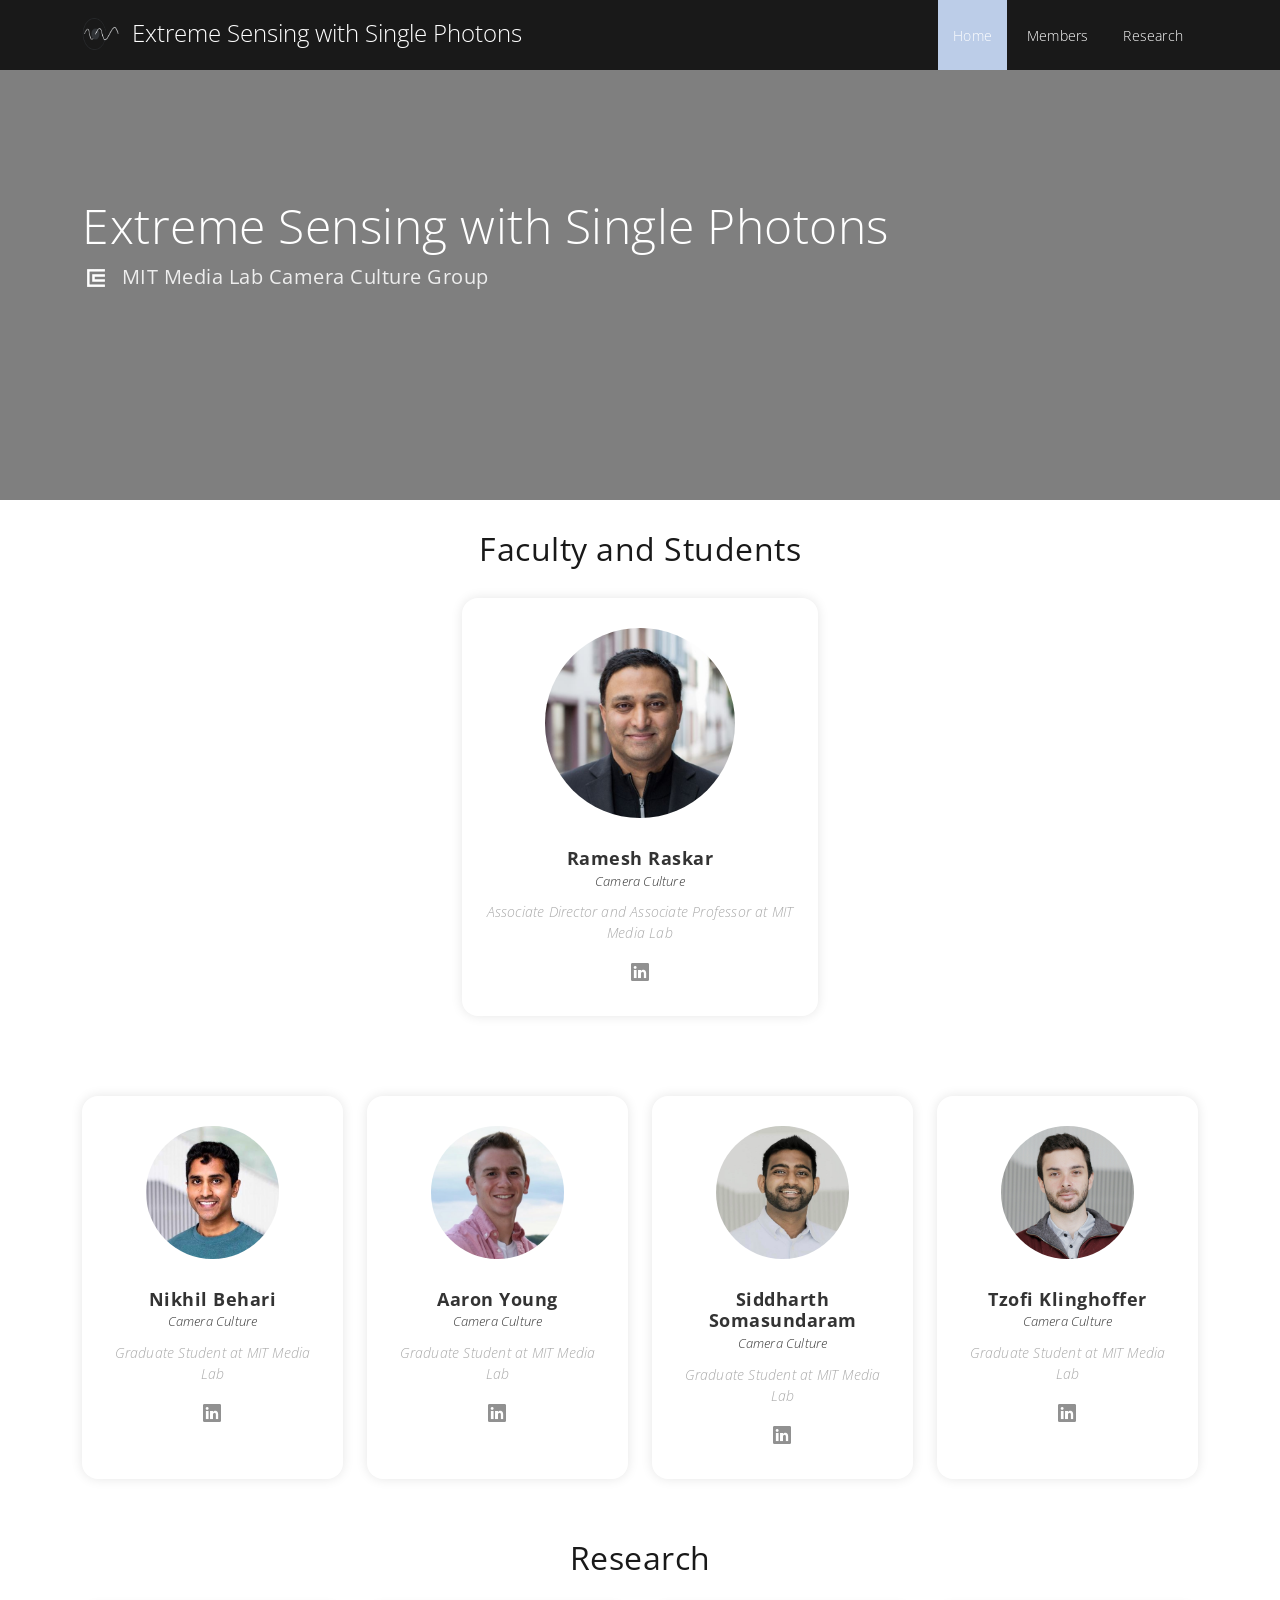
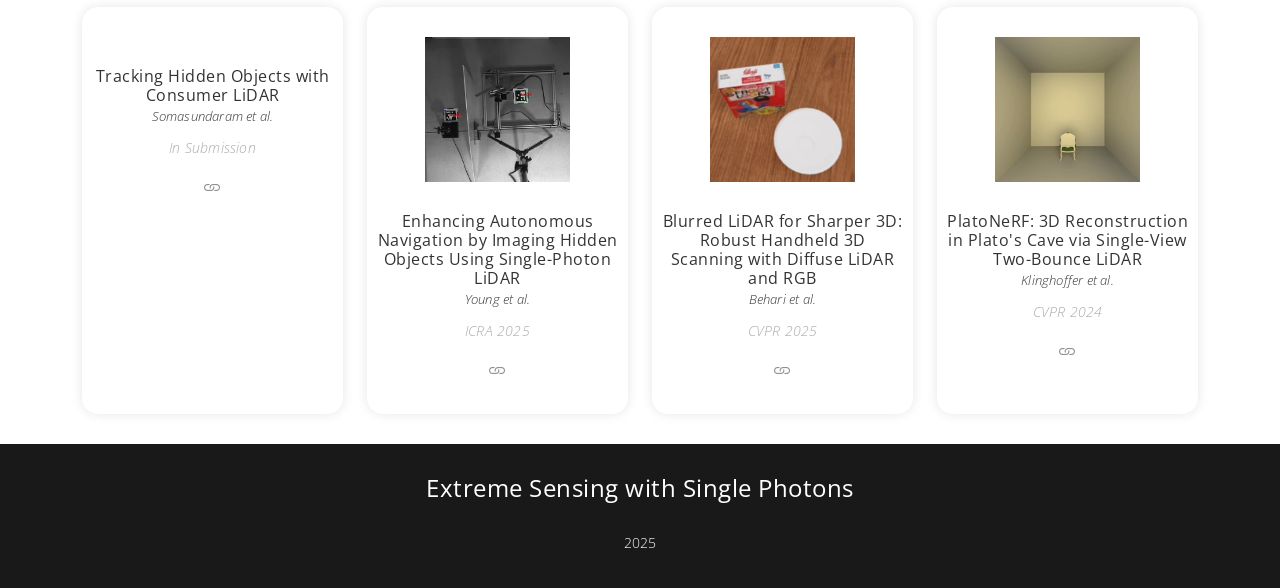
==== commit 26607175: "update stlying" ====
--- a/index.html
+++ b/index.html
@@ -14,7 +14,7 @@
   <link href="assets/img/apple-touch-icon.png" rel="apple-touch-icon">
 
   <!-- Google Fonts -->
-  <link href="https://fonts.googleapis.com/css?family=Open+Sans:300,300i,400,400i,600,600i,700,700i|Raleway:300,300i,400,400i,500,500i,600,600i,700,700i|Poppins:300,300i,400,400i,500,500i,600,600i,700,700i" rel="stylesheet">
+  <link href="https://fonts.googleapis.com/css?family=Open+Sans:200,300,300i,400,400i,600,600i,700,700i|Raleway:300,300i,400,400i,500,500i,600,600i,700,700i|Poppins:300,300i,400,400i,500,500i,600,600i,700,700i" rel="stylesheet">
 
   <!-- Vendor CSS Files -->
   <link href="assets/vendor/aos/aos.css" rel="stylesheet">
@@ -42,16 +42,18 @@
   <header id="header" class="d-flex align-items-center">
     <div class="container d-flex align-items-center justify-content-between">
 
-      <h1 class="logo"><a href="index.html">Extreme Sensing with Single Photons</a></h1>
+      <h1 class="logo">
+                <img src="./assets/img/photons.png" alt="CC Logo" style="height: 2em; vertical-align: middle; margin-right: 0.3em; margin-bottom: 0.1em">
+                <a href="index.html">Extreme Sensing with Single Photons</a>
+      </h1>
       <!-- Uncomment below if you prefer to use an image logo -->
       <!-- <a href="index.html" class="logo"><img src="assets/img/logo.png" alt="" class="img-fluid"></a>-->
 
       <nav id="navbar" class="navbar">
         <ul>
           <li><a class="nav-link scrollto active" href="#hero">Home</a></li>
-          <li><a class="nav-link scrollto" href="#about">Abstract</a></li>
-          <li><a class="nav-link scrollto" href="#team">Speakers</a></li>
-          <li><a class="nav-link scrollto " href="#why-us">Schedule</a></li>
+          <li><a class="nav-link scrollto" href="#team">Members</a></li>
+          <li><a class="nav-link scrollto" href="#research">Research</a></li> 
         </ul>
         <i class="bi bi-list mobile-nav-toggle"></i>
       </nav><!-- .navbar -->
@@ -62,52 +64,28 @@
   <!-- ======= Hero Section ======= -->
   <section id="hero" class="d-flex align-items-center">
     <div class="container position-relative" data-aos="fade-up" data-aos-delay="500">
-      <h1> Extreme Sensing with Single Photons
-      </h1>
+      <h1>Extreme Sensing with Single Photons</h1>
       <h2>
-        Research projects at the MIT Media Lab Camera Culture Group</br>
+        <img src="./assets/img/cc_logo.png" alt="CC Logo" style="height: 1.4em; vertical-align: middle; margin-right: 0.3em; margin-bottom: 0.1em">
+        MIT Media Lab Camera Culture Group
       </h2>
-      </br>
-      </br>
-    </div>
+      <br>
+      <br>
+    </div>
+  </section>
+
 
   </section><!-- End Hero -->
 
-
-
-
-
-
-
   <main id="main">
-
-    <!-- ======= About Section ======= -->
-    <section id="about" class="about">
-      <div class="container">
-
-        <div class="row">
-          <div class="col-lg-6 order-1 order-lg-2" data-aos="fade-left">
-            <img src="assets/img/about.jpg" class="img-fluid" alt="">
-          </div>
-          <div class="col-lg-6 pt-4 pt-lg-0 order-2 order-lg-1 content" data-aos="fade-right">
-
-            <p>
-              Building AI systems that learn from multiple sensory inputs such as text, speech, video, real-world sensors, wearable devices, and medical data holds great promise for impact in many scientific areas with practical benefits, such as in supporting human health and well-being, enabling multimedia content processing, and enhancing real-world autonomous agents. This workshop will cover practical methods for designing and deploying AI systems that can sense, learn, and interact with the real world through many sensory modalities. It will cover a spectrum of methods, from lightweight, efficient sensing tools to modern large-scale multimodal foundation models. The workshop will also explore the applications of next-generation AI for extreme sensing, revealing hidden visual information beyond human perception, such as seeing around corners and turning objects into cameras.            </p>
-          </div>
-        </div>
-
-      </div>
-    </section><!-- End About Section -->
-
-
 
     <!-- ======= Team Section ======= -->
     <section id="team" class="team">
       <div class="container">
 
         <div class="section-title">
-          <span>Faculty</span>
-          <h2>Faculty</h2>
+          <!-- <span>Faculty</span> -->
+          <h2>Faculty and Students</h2>
         </div>
         <div class="row justify-content-center">
           <div class="col-lg-4 col-md-6 d-flex align-items-stretch" data-aos="zoom-in">
@@ -124,13 +102,10 @@
         
            </div>
         </div>
-        
-
         </div>
 
       </div>
     </section><!-- End Team Section -->
-
 
 
 
@@ -140,13 +115,37 @@
       <div class="container">
 
         <div class="section-title">
-          <span>Students</span>
-          <h2>Students</h2>
+          <!-- <span>Students</span> -->
+          <!-- <h2>Students</h2> -->
         </div>
 
         <div class="row">
           
-          <div class="col-lg-4 col-md-6 d-flex align-items-stretch" data-aos="zoom-in">
+        <div class="col-lg-3 col-md-6 d-flex align-items-stretch" data-aos="zoom-in">
+            <div class="member">
+              <img src="assets/img/team/nikhil.jpeg" alt="">
+              <h4>Nikhil Behari</h4>
+              <span>Camera Culture</span>
+              <p>Graduate Student at MIT Media Lab</p>
+              <div class="social">
+                <a href="https://nikhilbehari.github.io" target="_blank"><i class="bi bi-linkedin"></i></a>
+              </div>
+            </div>
+          </div>
+
+        <div class="col-lg-3 col-md-6 d-flex align-items-stretch" data-aos="zoom-in">
+            <div class="member">
+              <img src="assets/img/team/aaron.jpg" alt="">
+              <h4>Aaron Young</h4>
+              <span>Camera Culture</span>
+              <p>Graduate Student at MIT Media Lab</p>
+              <div class="social">
+                <a href="https://aaronyoung5.github.io" target="_blank"><i class="bi bi-linkedin"></i></a>
+              </div>
+            </div>
+          </div>
+
+        <div class="col-lg-3 col-md-6 d-flex align-items-stretch" data-aos="zoom-in">
             <div class="member">
               <img src="assets/img/team/sid.jpg" alt="">
               <h4>Siddharth Somasundaram</h4>
@@ -158,19 +157,7 @@
             </div>
           </div>
 
-          <div class="col-lg-4 col-md-6 d-flex align-items-stretch" data-aos="zoom-in">
-            <div class="member">
-              <img src="assets/img/team/nikhil.jpeg" alt="">
-              <h4>Nikhil Behari</h4>
-              <span>Camera Culture</span>
-              <p>Graduate Student at MIT Media Lab</p>
-              <div class="social">
-                <a href="https://nikhilbehari.github.io" target="_blank"><i class="bi bi-linkedin"></i></a>
-              </div>
-            </div>
-          </div>
-
-          <div class="col-lg-4 col-md-6 d-flex align-items-stretch" data-aos="zoom-in">
+        <div class="col-lg-3 col-md-6 d-flex align-items-stretch" data-aos="zoom-in">
             <div class="member">
               <img src="assets/img/team/tzofi.jpg" alt="">
               <h4>Tzofi Klinghoffer</h4>
@@ -185,111 +172,80 @@
 
         </div>
         
+        </div>
+
+      </div>
+
+
+      </div>
+    </section><!-- End Team Section -->
+
+
+<!-- ======= Research Section ======= -->
+<section id="research" class="team">
+  <div class="container">
+    <div class="section-title">
+      <h2>Research</h2>
+    </div>
+
+    <div class="row">
+
+      <div class="col-lg-3 col-md-6 d-flex align-items-stretch" data-aos="zoom-in">
+        <div class="member">
+          <img src="assets/img/projects/nlos_track.gif" alt="">
+          <h4>Tracking Hidden Objects with Consumer LiDAR</h4>
+          <span>Somasundaram et al.</span>
+          <p>In Submission</p>
+          <div class="social">
+            <a href="" target="_blank"><i class="bi bi-link"></i></a>
+          </div>
+        </div>
+      </div>
+      
+      <div class="col-lg-3 col-md-6 d-flex align-items-stretch" data-aos="zoom-in">
+        <div class="member">
+          <img src="assets/img/projects/enhancing.gif" alt="">
+          <h4>Enhancing Autonomous Navigation by Imaging Hidden Objects Using Single-Photon LiDAR</h4>
+          <span>Young et al.</span>
+          <p>ICRA 2025</p>
+          <div class="social">
+            <a href="https://arxiv.org/abs/2410.03555" target="_blank"><i class="bi bi-link"></i></a>
+          </div>
+        </div>
+      </div>
+
+      <div class="col-lg-3 col-md-6 d-flex align-items-stretch" data-aos="zoom-in">
+        <div class="member">
+          <img src="assets/img/projects/bls3d.gif" alt="">
+          <h4>Blurred LiDAR for Sharper 3D: Robust Handheld 3D Scanning with Diffuse LiDAR and RGB</h4>
+          <span>Behari et al.</span>
+          <p>CVPR 2025</p>
+          <div class="social">
+            <a href="https://nikhilbehari.github.io/bls3d-web/" target="_blank"><i class="bi bi-link"></i></a>
+          </div>
+        </div>
+      </div>
+
+      <div class="col-lg-3 col-md-6 d-flex align-items-stretch" data-aos="zoom-in">
+        <div class="member">
+          <img src="assets/img/projects/platonerf.gif" alt="">
+          <h4>PlatoNeRF: 3D Reconstruction in Plato's Cave via Single-View Two-Bounce LiDAR</h4>
+          <span>Klinghoffer et al.</span>
+          <p>CVPR 2024</p>
+          <div class="social">
+            <a href="http://platonerf.github.io" target="_blank"><i class="bi bi-link"></i></a>
+          </div>
+        </div>
+      </div>
+
+    </div>
+
     
 
-        </div>
-
-      </div>
-
-
-      </div>
-    </section><!-- End Team Section -->
-
-
-
-
-<!-- ======= Why Us Section ======= -->
-<section id="why-us" class="why-us">
-  <div class="container">
-
-    <div class="section-title">
-      <h2>Multimodal AI for Extreme Sensing</h2>
-      <h4>October 23, 2025 (9:30 AM - 11:00 AM and 11:30 AM - 1:00 PM)</h4>
-      <h4>MIT Media Lab E14-240</h4>
-    </div>
-
-    <!-- Part 1: Foundations of Multi-Sensory AI -->
-    <div class="tab-content row justify-content-center">
-      <div role="tabpanel" class="col-lg-9 tab-pane show active" id="part-1">
-        <h3>Part 1 (45 min): Foundations of Multi-Sensory AI</h3>
-        <h4>Paul Liang</h4>
-
-        <div class="row agenda-item">
-          <div class="col-md-3">10 min</div>
-          <div class="col-md-9">
-            <h4>Introduction to Multi-Modal AI</h4>
-          </div>
-        </div>
-
-        <div class="row agenda-item">
-          <div class="col-md-3">10 min</div>
-          <div class="col-md-9">
-            <h4>AI for Tactile Sensing</h4>
-          </div>
-        </div>
-
-        <div class="row agenda-item">
-          <div class="col-md-3">10 min</div>
-          <div class="col-md-9">
-            <h4>AI for Olfaction</h4>
-          </div>
-        </div>
-
-        <div class="row agenda-item">
-          <div class="col-md-3">10 min</div>
-          <div class="col-md-9">
-            <h4>AI Reasoning</h4>
-          </div>
-        </div>
-
-        <div class="row agenda-item">
-          <div class="col-md-3">5 min</div>
-          <div class="col-md-9">
-            <h4>Q&A and Open Discussion</h4>
-          </div>
-        </div>
-      </div>
-    </div>
-
-    <!-- Part 2: Applications of Multi-Sensory AI for Extreme Sensing -->
-    <div class="tab-content row justify-content-center">
-      <div role="tabpanel" class="col-lg-9 tab-pane show active" id="part-2">
-        <h3>Part 2 (45 min): Applications of Multimodal AI for Extreme Sensing</h3>
-
-        <div class="row agenda-item">
-          <div class="col-md-3">10 min</div>
-          <div class="col-md-9">
-            <h4>Seeing Around Corners with Consumer Single-Photon Cameras</h4>
-            <p>Siddharth Somasundaram</p>
-          </div>
-        </div>
-
-        <div class="row agenda-item">
-          <div class="col-md-3">10 min</div>
-          <div class="col-md-9">
-            <h4>What’s in an Picture? Unlocking Hidden Cues in Imaging</h4>
-            <p>Nikhil Behari</p>
-          </div>
-        </div>
-
-        <div class="row agenda-item">
-          <div class="col-md-3">10 min</div>
-          <div class="col-md-9">
-            <h4>AI-Driven Design of Vision Systems</h4>
-            <p>Tzofi Klinghoffer</p>
-          </div>
-        </div>
-
-        <div class="row agenda-item">
-          <div class="col-md-3">15 min</div>
-          <div class="col-md-9">
-            <h4>Open Q&A and Discussion</h4>
-          </div>
-        </div>
-      </div>
-    </div>
   </div>
-</section><!-- End Why Us Section -->
+</section>
+<!-- End Research Section -->
+
 
 
 
@@ -302,7 +258,7 @@
     <div class="container">
 
       <div class="copyright">
-        <h4>Extreme Sensing@MIT</h4>
+        <h4>Extreme Sensing with Single Photons</h4>
         <br>
         2025
       </div>
@@ -313,7 +269,6 @@
         <!-- Licensing information: https://bootstrapmade.com/license/ -->
         <!-- Purchase the pro version with working PHP/AJAX contact form: https://bootstrapmade.com/day-multipurpose-html-template-for-free/ -->
       <!--  &copy; Copyright <a href="https://bootstrapmade.com/">BootstrapMade</a> -->
-      Website source code and design from <a href="https://desoc.media.mit.edu">Desoc@MIT</a> 
       </div>
     </div>
   </footer><!-- End Footer -->
--- a/assets/css/style.css
+++ b/assets/css/style.css
@@ -15,24 +15,38 @@
   color: #444444;
 }
 
+body {
+  font-family: "Open Sans", sans-serif;
+  font-weight: 300;
+  color: #333;
+  letter-spacing: 0.2px;
+}
+
+h1, h2, h3, h4, h5, h6 {
+  font-family: "Open Sans", sans-serif;
+  font-weight: 400;
+  letter-spacing: 0.5px;
+}
+
+
 a {
-  color: #cc1616;
+  color: #bccde8;
   text-decoration: none;
 }
 
 a:hover {
-  color: #e82d2d;
+  color: #bccde8;
   text-decoration: none;
 }
-
+/* 
 h1,
 h2,
 h3,
 h4,
 h5,
 h6 {
-  font-family: "Raleway", sans-serif;
-}
+  font-family: "Open Sans", sans-serif;
+} */
 
 /*--------------------------------------------------------------
 # Back to top button
@@ -44,7 +58,7 @@
   right: 15px;
   bottom: 15px;
   z-index: 996;
-  background: #cc1616;
+  background: #bccde8;
   width: 40px;
   height: 40px;
   transition: all 0.4s;
@@ -57,7 +71,7 @@
 }
 
 .back-to-top:hover {
-  background: #e72323;
+  background: #bccde8;
   color: #fff;
 }
 
@@ -85,7 +99,7 @@
   position: fixed;
   top: calc(50% - 30px);
   left: calc(50% - 30px);
-  border: 6px solid #cc1616;
+  border: 6px solid #bccde8;
   border-top-color: #efefef;
   border-radius: 50%;
   width: 60px;
@@ -145,7 +159,7 @@
 }
 
 #topbar .contact-info i {
-  color: #cc1616;
+  color: #bccde8;
   line-height: 0;
   margin-right: 5px;
 }
@@ -181,12 +195,12 @@
 }
 
 #header .logo {
-  font-size: 30px;
+  font-size: 24px;
   margin: 0;
   padding: 0;
   line-height: 1;
-  font-weight: 700;
-  letter-spacing: 2px;
+  font-weight: 300;
+  letter-spacing: 0px;
 }
 
 #header .logo a {
@@ -250,7 +264,7 @@
 .navbar .active,
 .navbar .active:focus,
 .navbar li:hover>a {
-  background: #cc1616;
+  background: #bccde8;
 }
 
 .navbar .dropdown ul {
@@ -329,7 +343,7 @@
 }
 
 .mobile-nav-toggle.bi-x {
-  color: #cc1616;
+  color: #bccde8;
 }
 
 @media (max-width: 991px) {
@@ -383,7 +397,7 @@
 .navbar-mobile a:hover,
 .navbar-mobile .active,
 .navbar-mobile li:hover>a {
-  color: #cc1616;
+  color: #bccde8;
   background: none;
 }
 
@@ -419,7 +433,7 @@
 .navbar-mobile .dropdown ul a:hover,
 .navbar-mobile .dropdown ul .active:hover,
 .navbar-mobile .dropdown ul li:hover>a {
-  color: #cc1616;
+  color: #bccde8;
 }
 
 .navbar-mobile .dropdown>.dropdown-active {
@@ -431,8 +445,8 @@
 --------------------------------------------------------------*/
 #hero {
   width: 100%;
-  height: calc(100vh - 510px);
-  background: url("../img/hero-bg.gif") top center;
+  height: calc(60vh - 110px);
+  background: url("../img/trillion_fps.gif") top center;
   background-size: cover;
   position: relative;
 }
@@ -450,20 +464,22 @@
 #hero h1 {
   margin: 0 0 10px 0;
   font-size: 48px;
-  font-weight: 700;
+  font-weight: 300;
   line-height: 56px;
-  text-transform: uppercase;
+  /* text-transform: uppercase; */
   color: #fff;
 }
 
 #hero h2 {
   color: #eee;
   margin-bottom: 30px;
-  font-size: 24px;
+  font-size: 20px;
+  /* font-style: italic; */
+  font-weight: 300px;
 }
 
 #hero .btn-get-started {
-  font-family: "Raleway", sans-serif;
+  font-family: "Open Sans", sans-serif;
   text-transform: uppercase;
   font-weight: 500;
   font-size: 14px;
@@ -476,8 +492,8 @@
 }
 
 #hero .btn-get-started:hover {
-  background: #cc1616;
-  border-color: #cc1616;
+  background: #bccde8;
+  border-color: #bccde8;
 }
 
 @media (min-width: 1024px) {
@@ -545,7 +561,7 @@
 }
 
 #hero1 .btn-get-started {
-  font-family: "Raleway", sans-serif;
+  font-family: "Open Sans", sans-serif;
   text-transform: uppercase;
   font-weight: 500;
   font-size: 14px;
@@ -558,8 +574,8 @@
 }
 
 #hero1 .btn-get-started:hover {
-  background: #cc1616;
-  border-color: #cc1616;
+  background: #bccde8;
+  border-color: #bccde8;
 }
 
 @media (min-width: 1024px) {
@@ -593,20 +609,20 @@
 # Sections General
 --------------------------------------------------------------*/
 section {
-  padding: 60px 0;
+  padding: 10px 0;
   overflow: hidden;
 }
 
 .section-title {
   text-align: center;
-  padding: 30px 0;
+  padding: 20px 0;
   position: relative;
 }
 
 .section-title h2 {
   font-size: 32px;
-  font-weight: 700;
-  margin-bottom: 20px;
+  font-weight: 400;
+  margin-bottom: 10px;
   padding-bottom: 0;
   color: #191919;
   position: relative;
@@ -620,9 +636,9 @@
   left: 0;
   right: 0;
   z-index: 1;
-  font-weight: 700;
-  font-size: 52px;
-  text-transform: uppercase;
+  font-weight: 300;
+  font-size: 42px;
+  /* text-transform: uppercase; */
   line-height: 0;
 }
 
@@ -663,7 +679,7 @@
 .about .content ul i {
   font-size: 20px;
   padding-right: 4px;
-  color: #cc1616;
+  color: #bccde8;
 }
 
 .about .content p:last-child {
@@ -706,7 +722,7 @@
 }
 
 .why-us .box:hover {
-  background: #cc1616;
+  background: #bccde8;
   padding: 30px 30px 70px 30px;
   box-shadow: 10px 15px 30px rgba(0, 0, 0, 0.18);
 }
@@ -759,7 +775,7 @@
   margin: 0 auto;
   width: 64px;
   height: 64px;
-  background: #cc1616;
+  background: #bccde8;
   transition: all 0.3s ease-out 0s;
   display: flex;
   align-items: center;
@@ -802,8 +818,8 @@
 }
 
 .services .icon-box:hover {
-  background: #cc1616;
-  border-color: #cc1616;
+  background: #bccde8;
+  border-color: #bccde8;
   padding: 70px 20px 90px 20px;
 }
 
@@ -812,7 +828,7 @@
 }
 
 .services .icon-box:hover .icon i {
-  color: #cc1616;
+  color: #bccde8;
 }
 
 .services .icon-box:hover .icon::before {
@@ -844,7 +860,7 @@
 }
 
 .cta .cta-btn {
-  font-family: "Raleway", sans-serif;
+  font-family: "Open Sans", sans-serif;
   text-transform: uppercase;
   font-weight: 500;
   font-size: 14px;
@@ -858,8 +874,8 @@
 }
 
 .cta .cta-btn:hover {
-  background: #cc1616;
-  border: 2px solid #cc1616;
+  background: #bccde8;
+  border: 2px solid #bccde8;
 }
 
 /*--------------------------------------------------------------
@@ -936,7 +952,7 @@
 
 .portfolio .portfolio-item .portfolio-info .preview-link:hover,
 .portfolio .portfolio-item .portfolio-info .details-link:hover {
-  color: #cc1616;
+  color: #bccde8;
 }
 
 .portfolio .portfolio-item .portfolio-info .details-link {
@@ -991,11 +1007,11 @@
   height: 12px;
   background-color: #fff;
   opacity: 1;
-  border: 1px solid #cc1616;
+  border: 1px solid #bccde8;
 }
 
 .portfolio-details .portfolio-details-slider .swiper-pagination .swiper-pagination-bullet-active {
-  background-color: #cc1616;
+  background-color: #bccde8;
 }
 
 .portfolio-details .portfolio-info {
@@ -1058,7 +1074,7 @@
 
 .pricing .box h4 {
   font-size: 42px;
-  color: #cc1616;
+  color: #bccde8;
   font-weight: 500;
   font-family: "Open Sans", sans-serif;
   margin-bottom: 20px;
@@ -1090,7 +1106,7 @@
 }
 
 .pricing .box ul i {
-  color: #cc1616;
+  color: #bccde8;
   font-size: 18px;
   padding-right: 4px;
 }
@@ -1106,14 +1122,14 @@
 }
 
 .pricing .box .btn-buy {
-  background: #cc1616;
+  background: #bccde8;
   display: inline-block;
   padding: 10px 40px;
   color: #fff;
   transition: none;
   font-size: 14px;
   font-weight: 400;
-  font-family: "Raleway", sans-serif;
+  font-family: "Open Sans", sans-serif;
   font-weight: 600;
   transition: 0.3s;
 }
@@ -1123,7 +1139,7 @@
 }
 
 .pricing .featured {
-  background: #cc1616;
+  background: #bccde8;
   box-shadow: none;
   color: #fff;
 }
@@ -1151,18 +1167,93 @@
 
 .pricing .featured .btn-buy:hover {
   background: #fff;
-  color: #cc1616;
+  color: #bccde8;
 }
 
 /*--------------------------------------------------------------
 # Team
 --------------------------------------------------------------*/
+/* Responsive stability for team and research cards */
+@media (max-width: 1200px) {
+  .team .row,
+  #research .row {
+    justify-content: center;
+  }
+
+  .team .member,
+  #research .member {
+    max-width: 340px;
+    margin: 0 auto 30px auto;
+  }
+
+  .team .member img,
+  #research .member img {
+    width: 100%;
+    height: auto;
+    object-fit: cover;
+  }
+}
+
+/* Ultra-narrow devices */
+@media (max-width: 480px) {
+  .team .member,
+  #research .member {
+    width: 95%;
+    max-width: 320px;
+    padding: 20px 15px;
+    box-sizing: border-box;
+  }
+
+  .team .member img,
+  #research .member img {
+    max-width: 80%;
+    margin: 0 auto 15px auto;
+    display: block;
+  }
+
+  .team .member h4,
+  #research .member h4 {
+    font-size: 1.1rem;
+  }
+
+  .team .member span,
+  #research .member span {
+    font-size: 0.9rem;
+  }
+
+  .team .member p,
+  #research .member p {
+    font-size: 0.85rem;
+  }
+}
+
+/* Safety for extremely small widths (under 360px) */
+@media (max-width: 360px) {
+  .team .member,
+  #research .member {
+    width: 100%;
+    max-width: 300px;
+    padding: 15px;
+  }
+
+  .team .member img,
+  #research .member img {
+    max-width: 70%;
+  }
+}
+
+
 .team .member {
   text-align: center;
   margin-bottom: 20px;
   box-shadow: 0px 0px 12px 0px rgba(0, 0, 0, 0.1);
   padding: 30px 20px;
   background: #fff;
+  border-radius: 16px;
+}
+
+#research .member {
+  padding: 30px 10px;
 }
 
 .team .member img {
@@ -1171,10 +1262,21 @@
   margin: 0 0 30px 0;
 }
 
+
+#research .member img {
+  border-radius: 0;
+}
+
+
 .team .member h4 {
   font-weight: 700;
   margin-bottom: 2px;
   font-size: 18px;
+}
+
+#research .member h4 {
+  font-weight: 400; 
+  font-size: 16px; 
 }
 
 .team .member span {
@@ -1200,7 +1302,7 @@
 }
 
 .team .member .social a:hover {
-  color: #cc1616;
+  color: #bccde8;
 }
 
 .team .member .social i {
@@ -1222,7 +1324,7 @@
 
 .contact .info-box i {
   font-size: 32px;
-  color: #cc1616;
+  color: #bccde8;
   border-radius: 50%;
   padding: 8px;
   border: 2px dotted #f5a0a0;
@@ -1298,7 +1400,7 @@
 
 .contact .php-email-form input::focus,
 .contact .php-email-form textarea::focus {
-  background-color: #cc1616;
+  background-color: #bccde8;
 }
 
 .contact .php-email-form input {
@@ -1310,7 +1412,7 @@
 }
 
 .contact .php-email-form button[type=submit] {
-  background: #cc1616;
+  background: #bccde8;
   border: 0;
   padding: 10px 24px;
   color: #fff;
@@ -1378,10 +1480,11 @@
 # Footer
 --------------------------------------------------------------*/
 #footer {
-  background: #0c0c0c;
+  background: #191919;
   padding: 0 0 30px 0;
   color: #fff;
   font-size: 14px;
+  font-weight: 300;
 }
 
 #footer .footer-top {
@@ -1392,7 +1495,7 @@
   margin-bottom: 15px;
   background: #191919;
   color: #fff;
-  border-top: 4px solid #cc1616;
+  border-top: 4px solid #bccde8;
   text-align: center;
   padding: 30px 20px;
 }
@@ -1409,7 +1512,7 @@
   font-size: 14px;
   line-height: 24px;
   margin-bottom: 0;
-  font-family: "Raleway", sans-serif;
+  font-family: "Open Sans", sans-serif;
 }
 
 #footer .footer-top .social-links a {
@@ -1428,7 +1531,7 @@
 }
 
 #footer .footer-top .social-links a:hover {
-  background: #cc1616;
+  background: #bccde8;
   color: #fff;
   text-decoration: none;
 }
@@ -1502,7 +1605,7 @@
   background: none;
   font-size: 16px;
   padding: 0 20px;
-  background: #cc1616;
+  background: #bccde8;
   color: #fff;
   transition: 0.3s;
   border-radius: 4;
@@ -1513,9 +1616,10 @@
 }
 
 #footer .copyright {
-  border-top: 1px solid #262626;
+  /* border-top: 1px solid #262626; */
   text-align: center;
   padding-top: 30px;
+  /* font-weight: 300; */
 }
 
 #footer .credits {
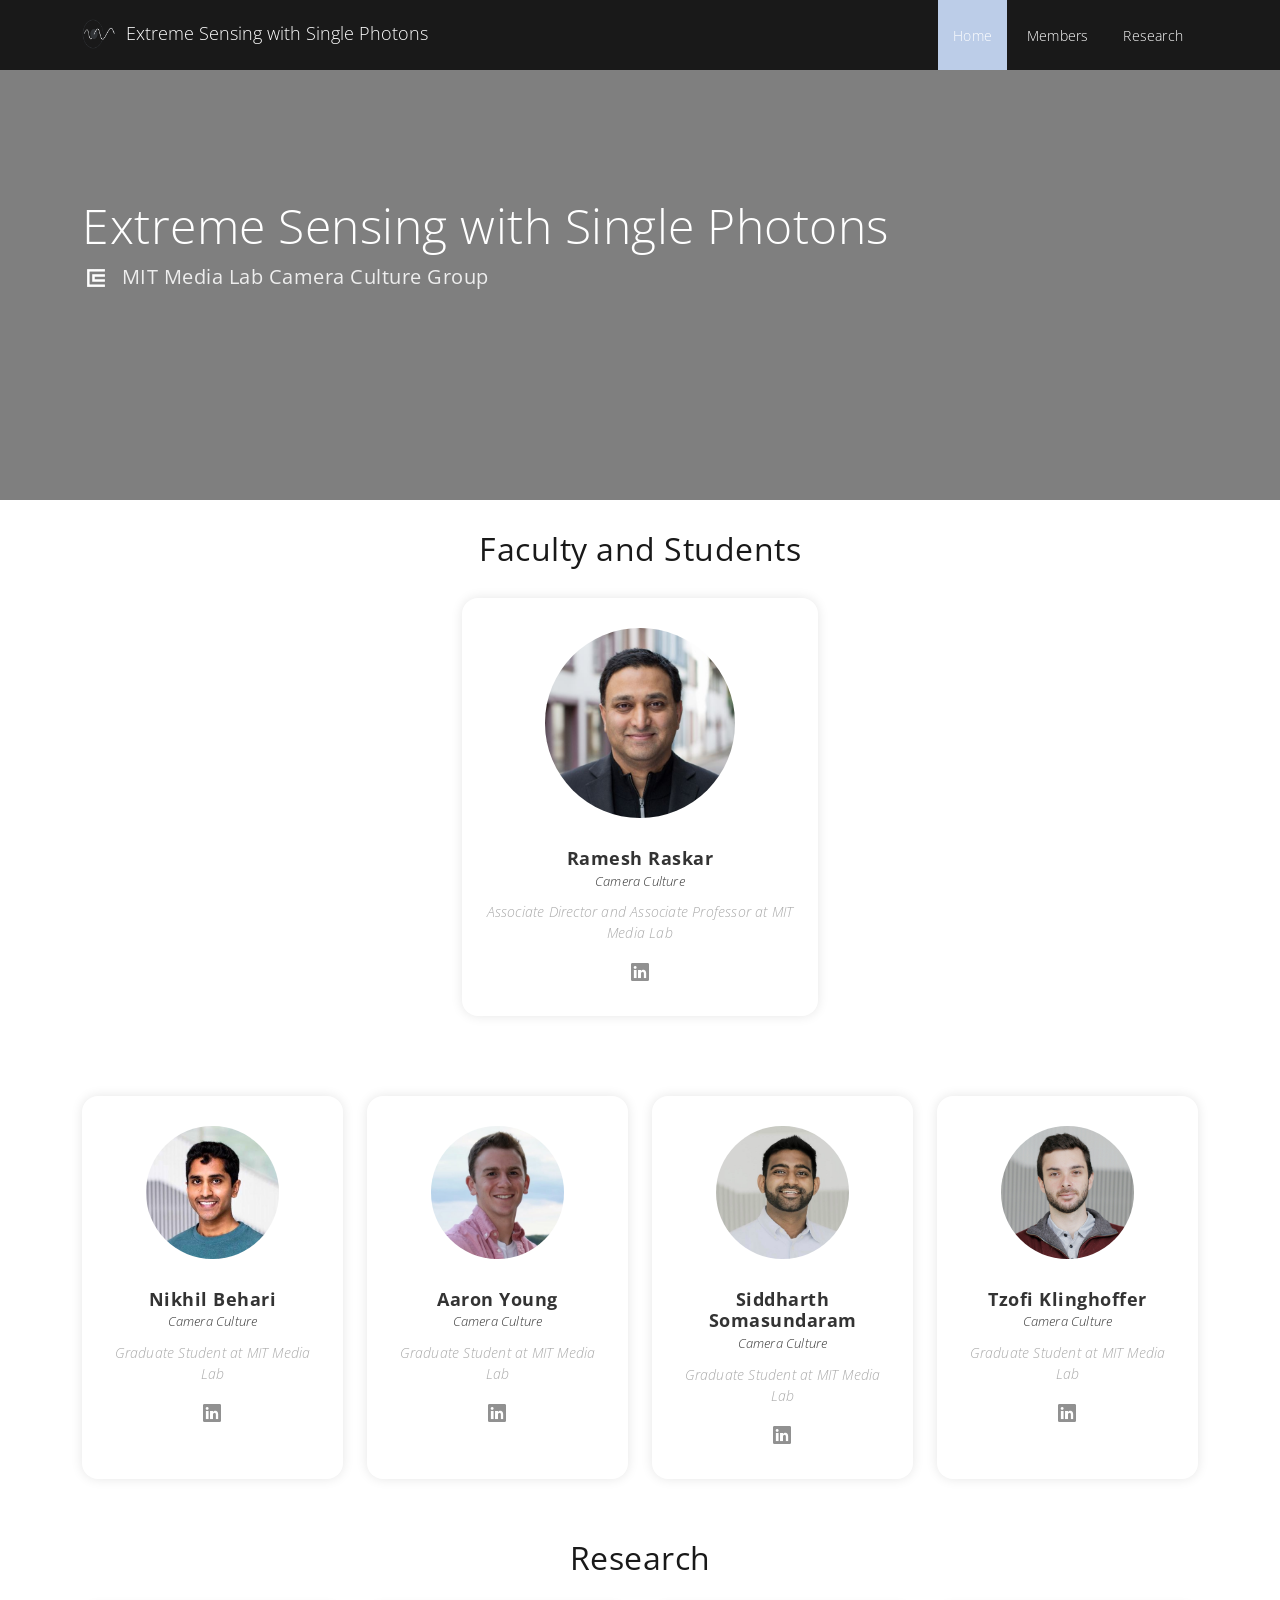
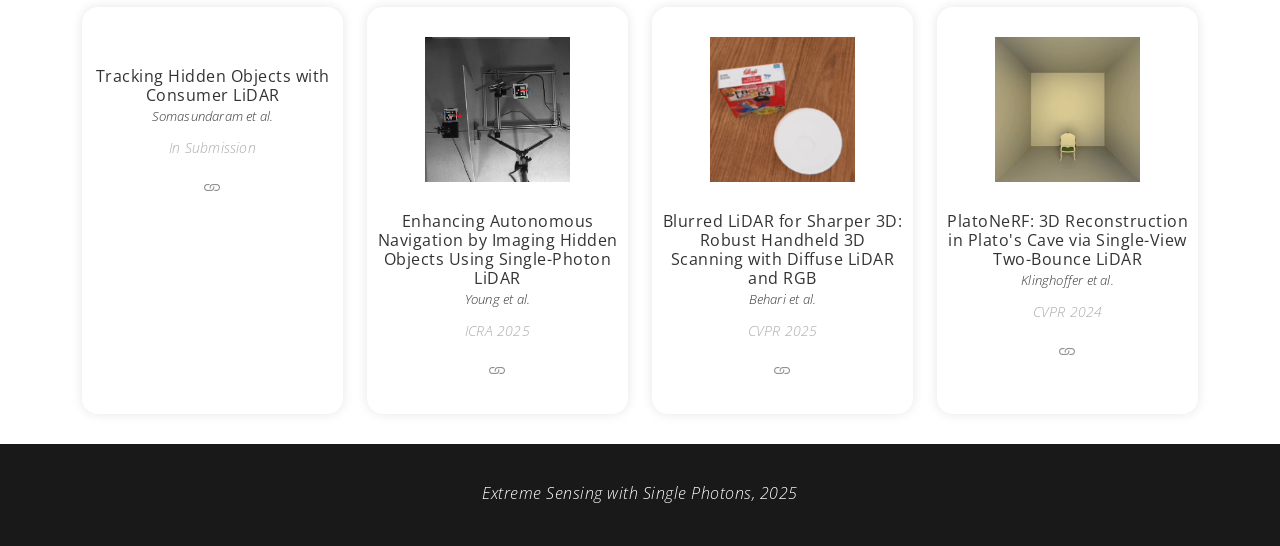
==== commit 192c4820: "fix mobile style" ====
--- a/index.html
+++ b/index.html
@@ -47,7 +47,7 @@
                 <a href="index.html">Extreme Sensing with Single Photons</a>
       </h1>
       <!-- Uncomment below if you prefer to use an image logo -->
-      <!-- <a href="index.html" class="logo"><img src="assets/img/logo.png" alt="" class="img-fluid"></a>-->
+      <!-- <a href="index.html" class="logo"><img src="assets/img/logo.png" alt="" class="img-fluid"></a> -->
 
       <nav id="navbar" class="navbar">
         <ul>
@@ -240,7 +240,7 @@
 
     </div>
 
-    
+
 
   </div>
 </section>
@@ -258,9 +258,7 @@
     <div class="container">
 
       <div class="copyright">
-        <h4>Extreme Sensing with Single Photons</h4>
-        <br>
-        2025
+        <h4 class="copyright">Extreme Sensing with Single Photons, 2025</h4>
       </div>
 
       <div class="credits">
--- a/assets/css/style.css
+++ b/assets/css/style.css
@@ -195,7 +195,7 @@
 }
 
 #header .logo {
-  font-size: 24px;
+  font-size: 18px;
   margin: 0;
   padding: 0;
   line-height: 1;
@@ -1259,7 +1259,7 @@
 .team .member img {
   max-width: 60%;
   border-radius: 50%;
-  margin: 0 0 30px 0;
+  margin: 0 auto 30px auto;
 }
 
 
@@ -1618,8 +1618,10 @@
 #footer .copyright {
   /* border-top: 1px solid #262626; */
   text-align: center;
-  padding-top: 30px;
-  /* font-weight: 300; */
+  padding-top: 20px;
+  font-weight: 300;
+  font-style: italic;
+  font-size: 16px;
 }
 
 #footer .credits {
@@ -1638,3 +1640,5 @@
     margin: -20px 0 30px 0;
   }
 }
+
+
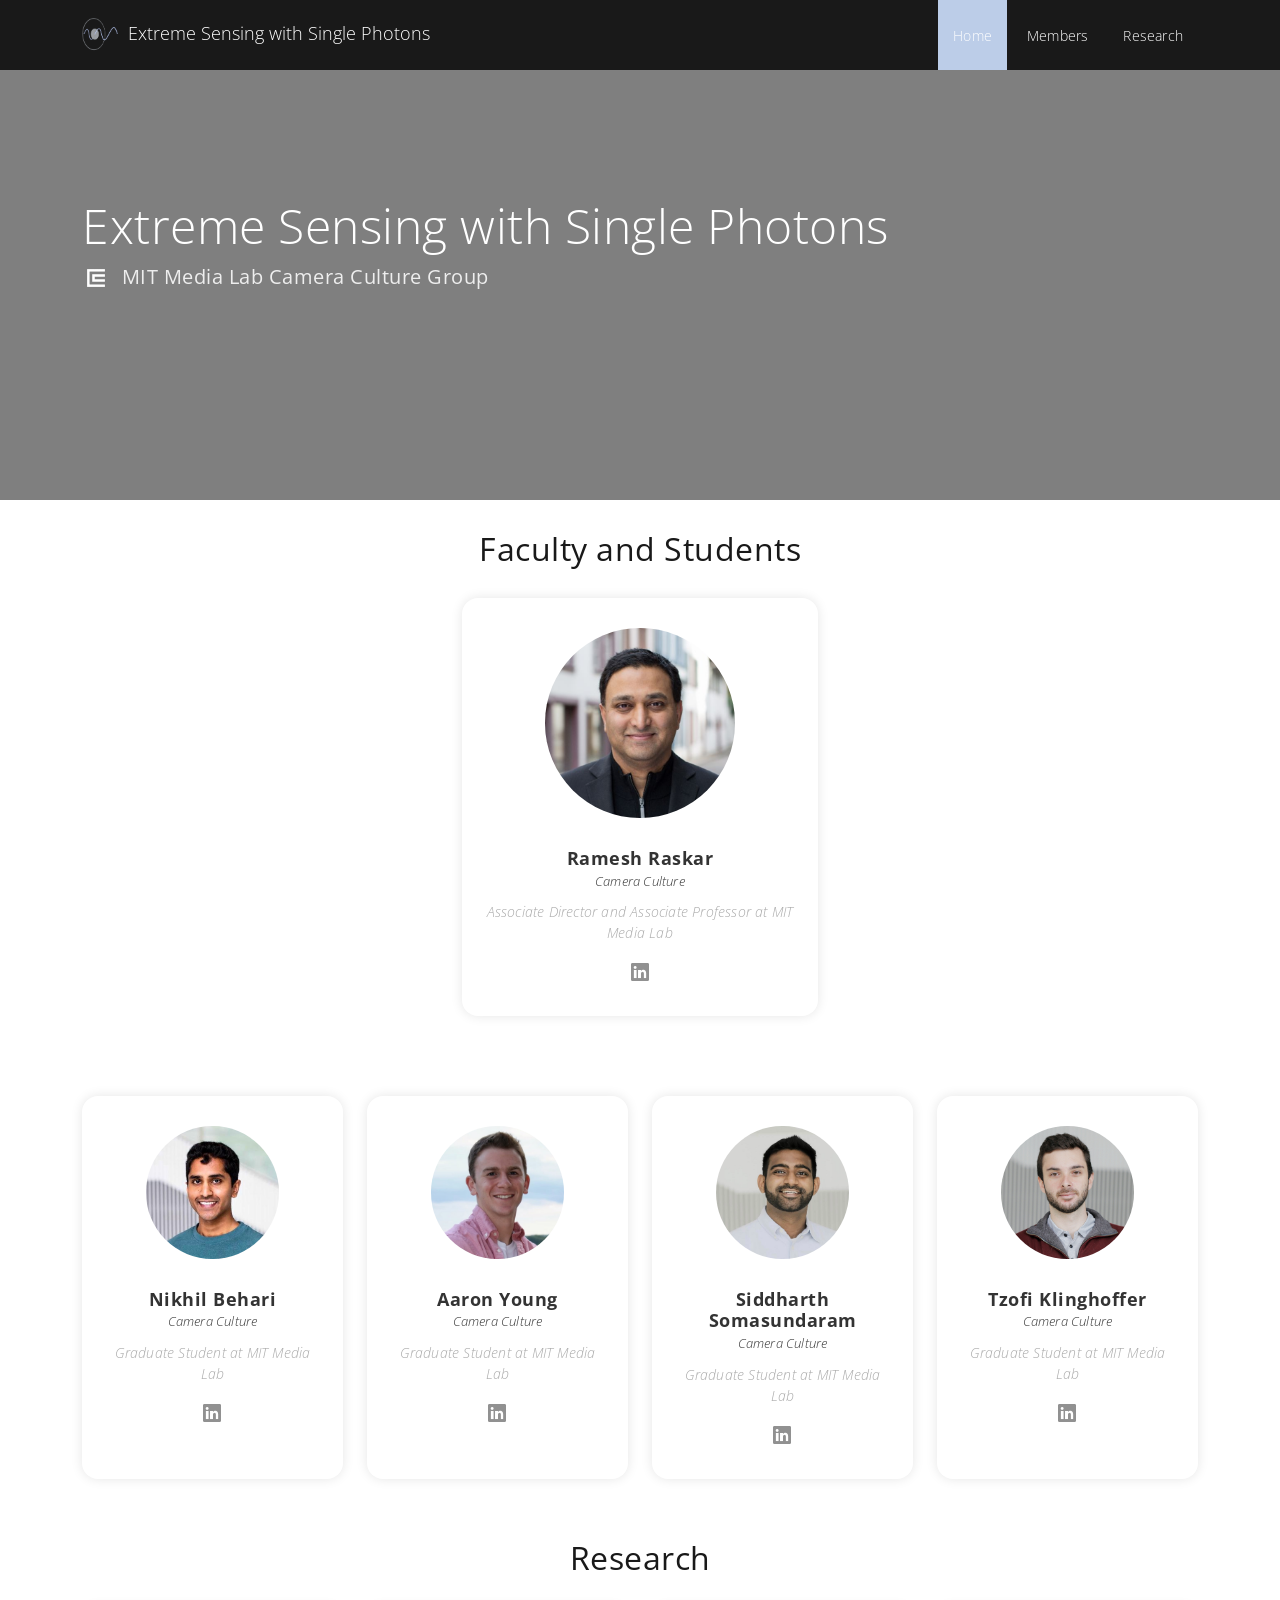
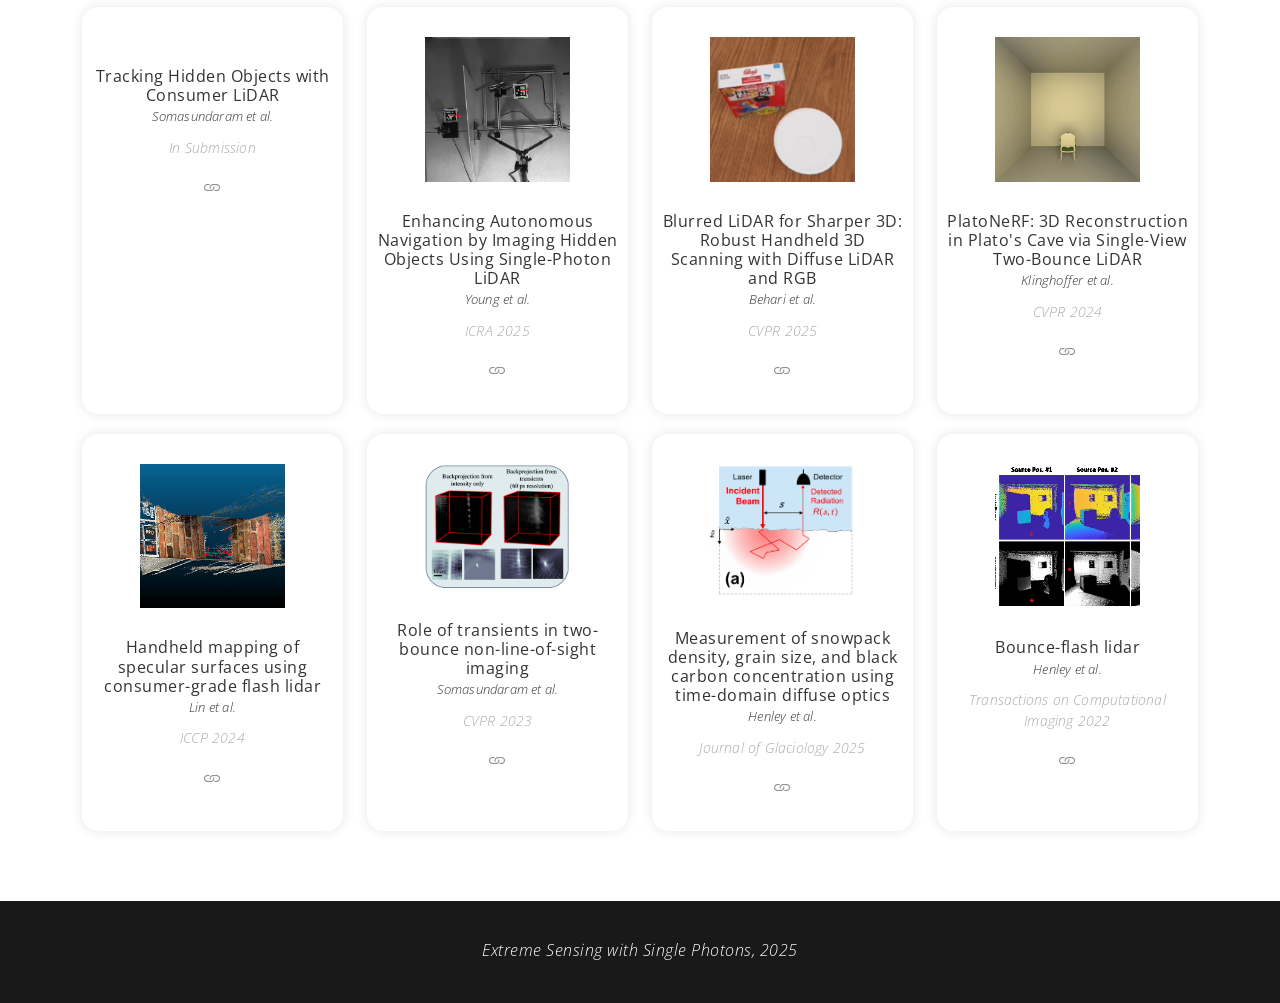
==== commit d7f41528: "update projects" ====
--- a/index.html
+++ b/index.html
@@ -14,7 +14,9 @@
   <link href="assets/img/apple-touch-icon.png" rel="apple-touch-icon">
 
   <!-- Google Fonts -->
-  <link href="https://fonts.googleapis.com/css?family=Open+Sans:200,300,300i,400,400i,600,600i,700,700i|Raleway:300,300i,400,400i,500,500i,600,600i,700,700i|Poppins:300,300i,400,400i,500,500i,600,600i,700,700i" rel="stylesheet">
+  <link
+    href="https://fonts.googleapis.com/css?family=Open+Sans:200,300,300i,400,400i,600,600i,700,700i|Raleway:300,300i,400,400i,500,500i,600,600i,700,700i|Poppins:300,300i,400,400i,500,500i,600,600i,700,700i"
+    rel="stylesheet">
 
   <!-- Vendor CSS Files -->
   <link href="assets/vendor/aos/aos.css" rel="stylesheet">
@@ -43,8 +45,9 @@
     <div class="container d-flex align-items-center justify-content-between">
 
       <h1 class="logo">
-                <img src="./assets/img/photons.png" alt="CC Logo" style="height: 2em; vertical-align: middle; margin-right: 0.3em; margin-bottom: 0.1em">
-                <a href="index.html">Extreme Sensing with Single Photons</a>
+        <img src="./assets/img/photons.png" alt="CC Logo"
+          style="height: 2em; vertical-align: middle; margin-right: 0.3em; margin-bottom: 0.1em">
+        <a href="index.html">Extreme Sensing with Single Photons</a>
       </h1>
       <!-- Uncomment below if you prefer to use an image logo -->
       <!-- <a href="index.html" class="logo"><img src="assets/img/logo.png" alt="" class="img-fluid"></a> -->
@@ -53,7 +56,7 @@
         <ul>
           <li><a class="nav-link scrollto active" href="#hero">Home</a></li>
           <li><a class="nav-link scrollto" href="#team">Members</a></li>
-          <li><a class="nav-link scrollto" href="#research">Research</a></li> 
+          <li><a class="nav-link scrollto" href="#research">Research</a></li>
         </ul>
         <i class="bi bi-list mobile-nav-toggle"></i>
       </nav><!-- .navbar -->
@@ -66,7 +69,8 @@
     <div class="container position-relative" data-aos="fade-up" data-aos-delay="500">
       <h1>Extreme Sensing with Single Photons</h1>
       <h2>
-        <img src="./assets/img/cc_logo.png" alt="CC Logo" style="height: 1.4em; vertical-align: middle; margin-right: 0.3em; margin-bottom: 0.1em">
+        <img src="./assets/img/cc_logo.png" alt="CC Logo"
+          style="height: 1.4em; vertical-align: middle; margin-right: 0.3em; margin-bottom: 0.1em">
         MIT Media Lab Camera Culture Group
       </h2>
       <br>
@@ -99,10 +103,10 @@
               </div>
             </div>
           </div>
-        
-           </div>
-        </div>
-        </div>
+
+        </div>
+      </div>
+      </div>
 
       </div>
     </section><!-- End Team Section -->
@@ -120,8 +124,8 @@
         </div>
 
         <div class="row">
-          
-        <div class="col-lg-3 col-md-6 d-flex align-items-stretch" data-aos="zoom-in">
+
+          <div class="col-lg-3 col-md-6 d-flex align-items-stretch" data-aos="zoom-in">
             <div class="member">
               <img src="assets/img/team/nikhil.jpeg" alt="">
               <h4>Nikhil Behari</h4>
@@ -133,7 +137,7 @@
             </div>
           </div>
 
-        <div class="col-lg-3 col-md-6 d-flex align-items-stretch" data-aos="zoom-in">
+          <div class="col-lg-3 col-md-6 d-flex align-items-stretch" data-aos="zoom-in">
             <div class="member">
               <img src="assets/img/team/aaron.jpg" alt="">
               <h4>Aaron Young</h4>
@@ -145,7 +149,7 @@
             </div>
           </div>
 
-        <div class="col-lg-3 col-md-6 d-flex align-items-stretch" data-aos="zoom-in">
+          <div class="col-lg-3 col-md-6 d-flex align-items-stretch" data-aos="zoom-in">
             <div class="member">
               <img src="assets/img/team/sid.jpg" alt="">
               <h4>Siddharth Somasundaram</h4>
@@ -157,7 +161,7 @@
             </div>
           </div>
 
-        <div class="col-lg-3 col-md-6 d-flex align-items-stretch" data-aos="zoom-in">
+          <div class="col-lg-3 col-md-6 d-flex align-items-stretch" data-aos="zoom-in">
             <div class="member">
               <img src="assets/img/team/tzofi.jpg" alt="">
               <h4>Tzofi Klinghoffer</h4>
@@ -171,9 +175,8 @@
 
 
         </div>
-        
-        </div>
-
+
+      </div>
       </div>
 
 
@@ -181,73 +184,124 @@
     </section><!-- End Team Section -->
 
 
-<!-- ======= Research Section ======= -->
-<section id="research" class="team">
-  <div class="container">
-    <div class="section-title">
-      <h2>Research</h2>
+    <!-- ======= Research Section ======= -->
+    <section id="research" class="team">
+      <div class="container">
+        <div class="section-title">
+          <h2>Research</h2>
+        </div>
+
+        <div class="row">
+
+          <div class="col-lg-3 col-md-6 d-flex align-items-stretch" data-aos="zoom-in">
+            <div class="member">
+              <img src="assets/img/projects/nlos_track.gif" alt="">
+              <h4>Tracking Hidden Objects with Consumer LiDAR</h4>
+              <span>Somasundaram et al.</span>
+              <p>In Submission</p>
+              <div class="social">
+                <a href="" target="_blank"><i class="bi bi-link"></i></a>
+              </div>
+            </div>
+          </div>
+
+          <div class="col-lg-3 col-md-6 d-flex align-items-stretch" data-aos="zoom-in">
+            <div class="member">
+              <img src="assets/img/projects/enhancing.gif" alt="">
+              <h4>Enhancing Autonomous Navigation by Imaging Hidden Objects Using Single-Photon LiDAR</h4>
+              <span>Young et al.</span>
+              <p>ICRA 2025</p>
+              <div class="social">
+                <a href="https://arxiv.org/abs/2410.03555" target="_blank"><i class="bi bi-link"></i></a>
+              </div>
+            </div>
+          </div>
+
+          <div class="col-lg-3 col-md-6 d-flex align-items-stretch" data-aos="zoom-in">
+            <div class="member">
+              <img src="assets/img/projects/bls3d.gif" alt="">
+              <h4>Blurred LiDAR for Sharper 3D: Robust Handheld 3D Scanning with Diffuse LiDAR and RGB</h4>
+              <span>Behari et al.</span>
+              <p>CVPR 2025</p>
+              <div class="social">
+                <a href="https://nikhilbehari.github.io/bls3d-web/" target="_blank"><i class="bi bi-link"></i></a>
+              </div>
+            </div>
+          </div>
+
+          <div class="col-lg-3 col-md-6 d-flex align-items-stretch" data-aos="zoom-in">
+            <div class="member">
+              <img src="assets/img/projects/platonerf.gif" alt="">
+              <h4>PlatoNeRF: 3D Reconstruction in Plato's Cave via Single-View Two-Bounce LiDAR</h4>
+              <span>Klinghoffer et al.</span>
+              <p>CVPR 2024</p>
+              <div class="social">
+                <a href="http://platonerf.github.io" target="_blank"><i class="bi bi-link"></i></a>
+              </div>
+            </div>
+          </div>
+
+        </div>
+
+        <div class="row">
+
+          <div class="col-lg-3 col-md-6 d-flex align-items-stretch" data-aos="zoom-in">
+            <div class="member">
+              <img src="assets/img/projects/specular.gif" alt="">
+              <h4>Handheld mapping of specular surfaces using consumer-grade flash lidar</h4>
+              <span>Lin et al.</span>
+              <p>ICCP 2024</p>
+              <div class="social">
+                <a href="https://lidarmirror.github.io" target="_blank"><i class="bi bi-link"></i></a>
+              </div>
+            </div>
+          </div>
+
+          <div class="col-lg-3 col-md-6 d-flex align-items-stretch" data-aos="zoom-in">
+            <div class="member">
+              <img src="assets/img/projects/roleoftransient.png" alt="">
+              <h4>Role of transients in two-bounce non-line-of-sight imaging</h4>
+              <span>Somasundaram et al.</span>
+              <p>CVPR 2023</p>
+              <div class="social">
+                <a href="https://arxiv.org/abs/2304.01308" target="_blank"><i class="bi bi-link"></i></a>
+              </div>
+            </div>
+          </div>
+
+          <div class="col-lg-3 col-md-6 d-flex align-items-stretch" data-aos="zoom-in">
+            <div class="member">
+              <img src="assets/img/projects/snowpack.png" alt="">
+              <h4>Measurement of snowpack density, grain size, and black carbon concentration using time-domain diffuse optics</h4>
+              <span>Henley et al.</span>
+              <p>Journal of Glaciology 2025</p>
+              <div class="social">
+                <a href="https://www.cambridge.org/core/services/aop-cambridge-core/content/view/FB7575CDBCA8EF4088F985411D96907F/S0022143024000819a.pdf/measurement_of_snowpack_density_grain_size_and_black_carbon_concentration_using_timedomain_diffuse_optics.pdf" target="_blank"><i class="bi bi-link"></i></a>
+              </div>
+            </div>
+          </div>
+
+          <div class="col-lg-3 col-md-6 d-flex align-items-stretch" data-aos="zoom-in">
+            <div class="member">
+              <img src="assets/img/projects/bounceflash.gif" alt="">
+              <h4>Bounce-flash lidar</h4>
+              <span>Henley et al.</span>
+              <p>Transactions on Computational Imaging 2022</p>
+              <div class="social">
+                <a href="https://www.media.mit.edu/projects/bounce-flash-lidar/overview/" target="_blank"><i class="bi bi-link"></i></a>
+              </div>
+            </div>
+          </div>
+
+        </div>
+
+
+      </div>
+    </section>
+    <!-- End Research Section -->
+
+    <div style="margin-bottom: 40px">
     </div>
-
-    <div class="row">
-
-      <div class="col-lg-3 col-md-6 d-flex align-items-stretch" data-aos="zoom-in">
-        <div class="member">
-          <img src="assets/img/projects/nlos_track.gif" alt="">
-          <h4>Tracking Hidden Objects with Consumer LiDAR</h4>
-          <span>Somasundaram et al.</span>
-          <p>In Submission</p>
-          <div class="social">
-            <a href="" target="_blank"><i class="bi bi-link"></i></a>
-          </div>
-        </div>
-      </div>
-      
-      <div class="col-lg-3 col-md-6 d-flex align-items-stretch" data-aos="zoom-in">
-        <div class="member">
-          <img src="assets/img/projects/enhancing.gif" alt="">
-          <h4>Enhancing Autonomous Navigation by Imaging Hidden Objects Using Single-Photon LiDAR</h4>
-          <span>Young et al.</span>
-          <p>ICRA 2025</p>
-          <div class="social">
-            <a href="https://arxiv.org/abs/2410.03555" target="_blank"><i class="bi bi-link"></i></a>
-          </div>
-        </div>
-      </div>
-
-      <div class="col-lg-3 col-md-6 d-flex align-items-stretch" data-aos="zoom-in">
-        <div class="member">
-          <img src="assets/img/projects/bls3d.gif" alt="">
-          <h4>Blurred LiDAR for Sharper 3D: Robust Handheld 3D Scanning with Diffuse LiDAR and RGB</h4>
-          <span>Behari et al.</span>
-          <p>CVPR 2025</p>
-          <div class="social">
-            <a href="https://nikhilbehari.github.io/bls3d-web/" target="_blank"><i class="bi bi-link"></i></a>
-          </div>
-        </div>
-      </div>
-
-      <div class="col-lg-3 col-md-6 d-flex align-items-stretch" data-aos="zoom-in">
-        <div class="member">
-          <img src="assets/img/projects/platonerf.gif" alt="">
-          <h4>PlatoNeRF: 3D Reconstruction in Plato's Cave via Single-View Two-Bounce LiDAR</h4>
-          <span>Klinghoffer et al.</span>
-          <p>CVPR 2024</p>
-          <div class="social">
-            <a href="http://platonerf.github.io" target="_blank"><i class="bi bi-link"></i></a>
-          </div>
-        </div>
-      </div>
-
-    </div>
-
-
-
-  </div>
-</section>
-<!-- End Research Section -->
-
-
-
 
   </main><!-- End #main -->
 
@@ -266,12 +320,13 @@
         <!-- You can delete the links only if you purchased the pro version. -->
         <!-- Licensing information: https://bootstrapmade.com/license/ -->
         <!-- Purchase the pro version with working PHP/AJAX contact form: https://bootstrapmade.com/day-multipurpose-html-template-for-free/ -->
-      <!--  &copy; Copyright <a href="https://bootstrapmade.com/">BootstrapMade</a> -->
+        <!--  &copy; Copyright <a href="https://bootstrapmade.com/">BootstrapMade</a> -->
       </div>
     </div>
   </footer><!-- End Footer -->
 
-  <a href="#" class="back-to-top d-flex align-items-center justify-content-center"><i class="bi bi-arrow-up-short"></i></a>
+  <a href="#" class="back-to-top d-flex align-items-center justify-content-center"><i
+      class="bi bi-arrow-up-short"></i></a>
   <div id="preloader"></div>
 
   <!-- Vendor JS Files -->
@@ -287,4 +342,4 @@
 
 </body>
 
-</html>
+</html>
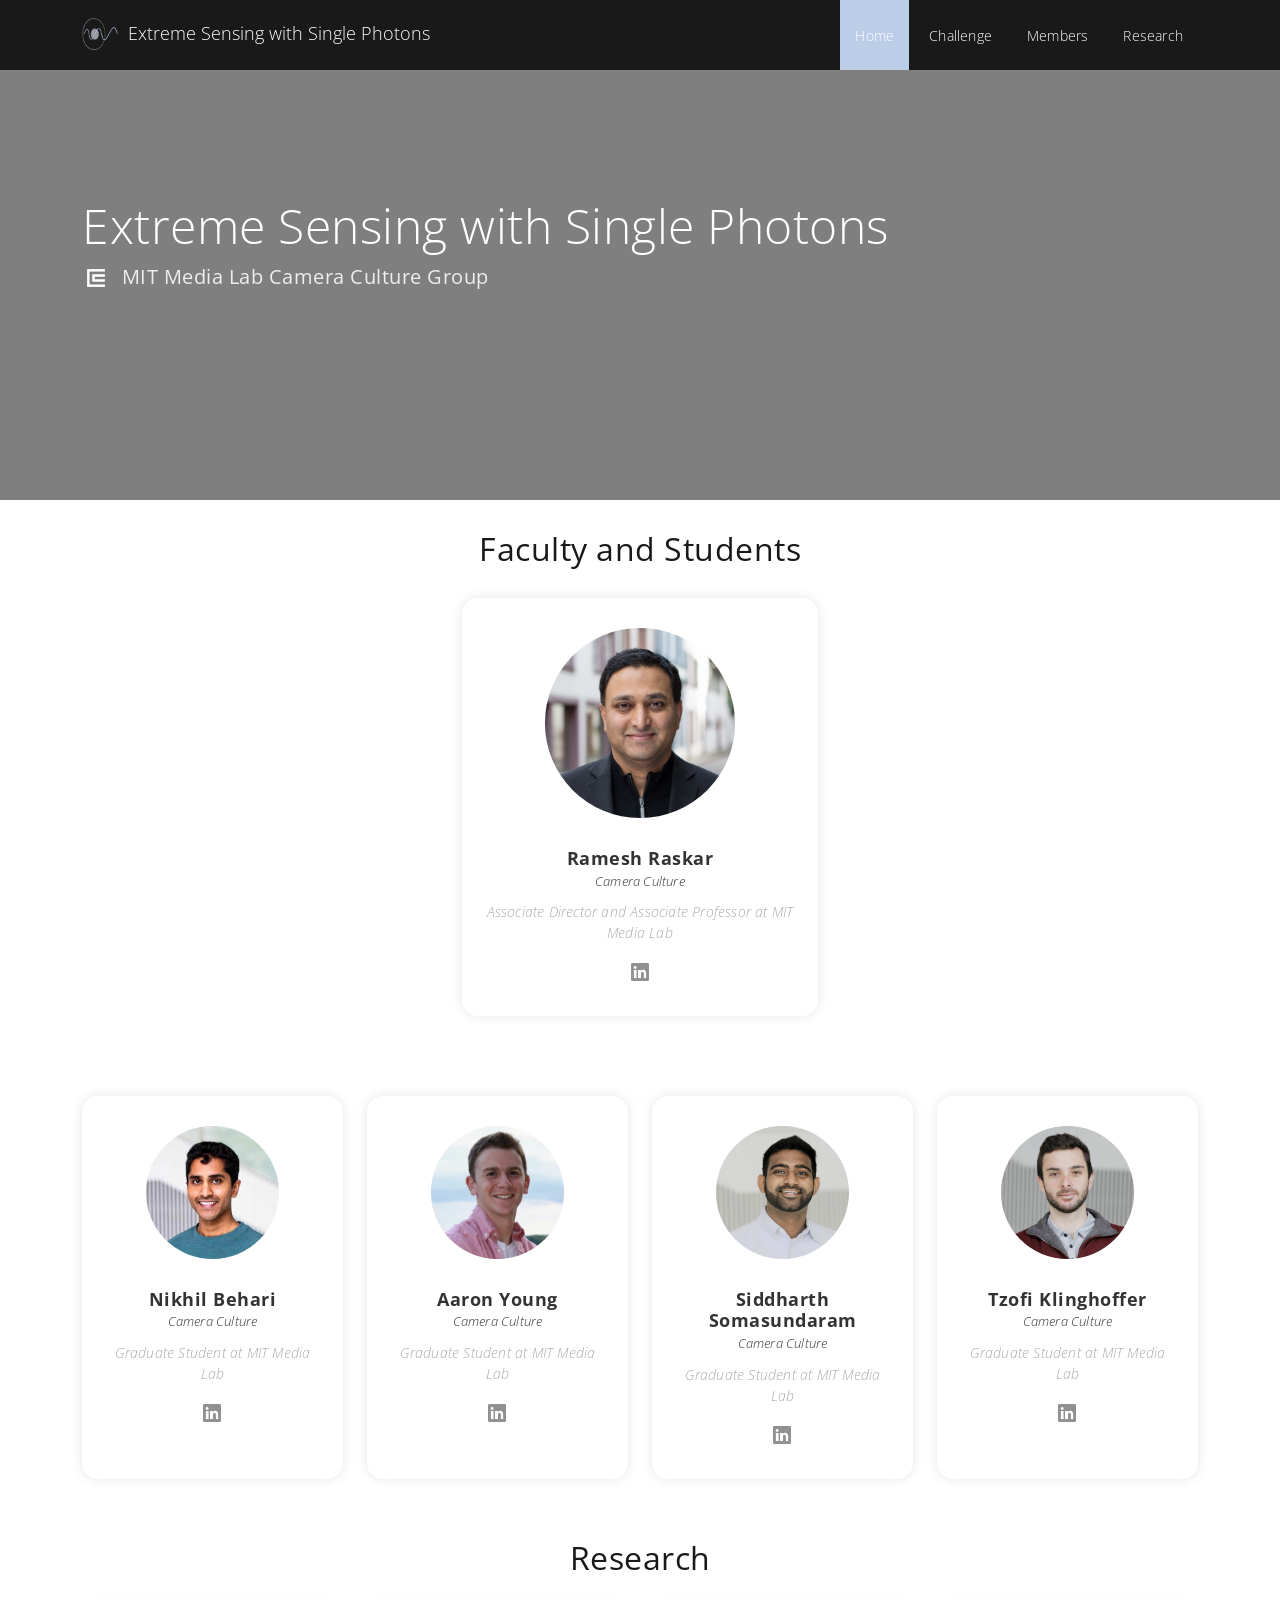
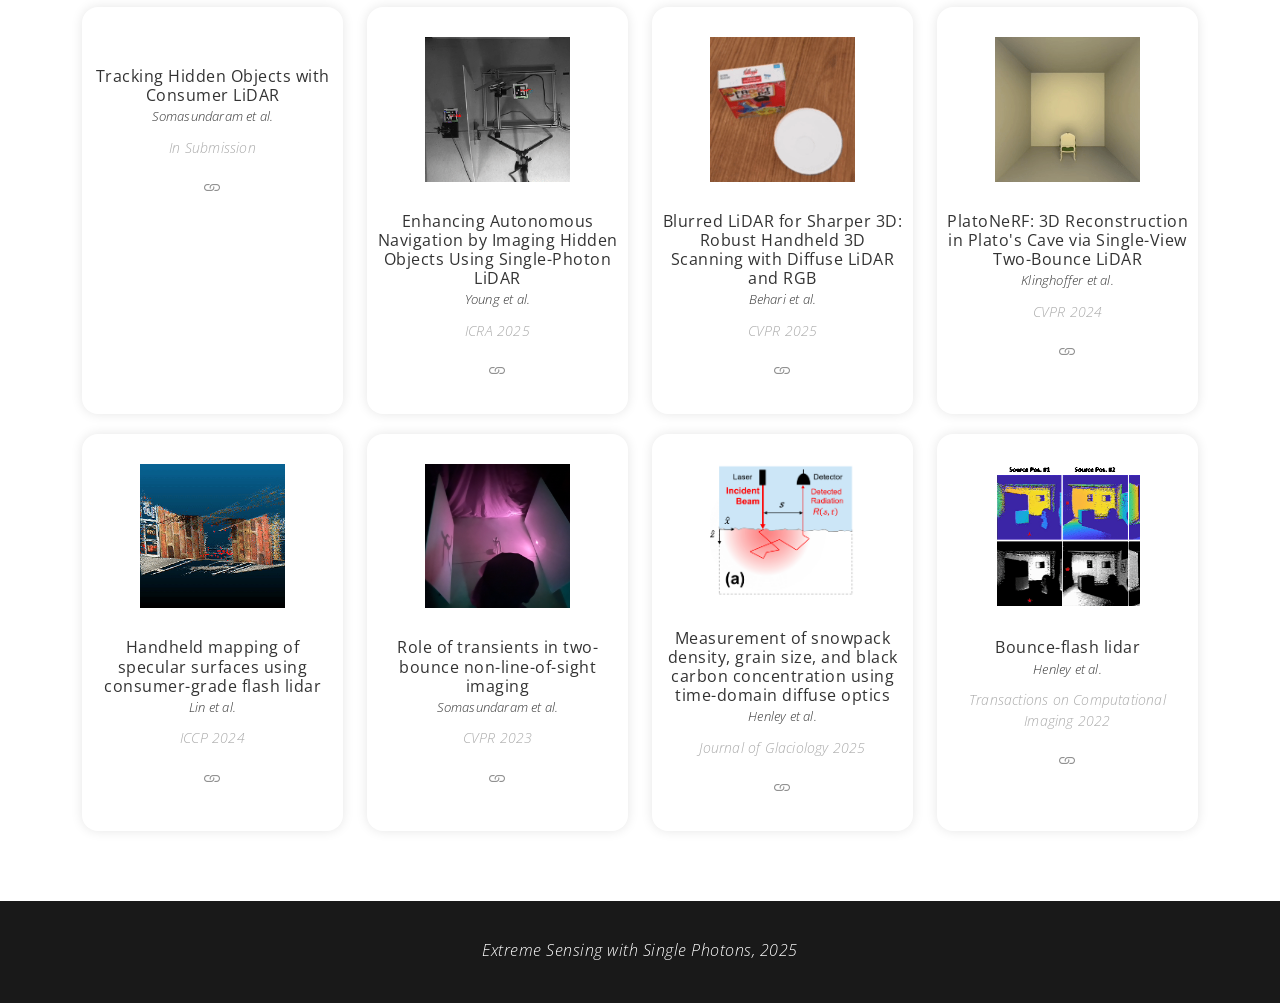
==== commit 1fbe48e0: "challenge" ====
--- a/index.html
+++ b/index.html
@@ -55,6 +55,7 @@
       <nav id="navbar" class="navbar">
         <ul>
           <li><a class="nav-link scrollto active" href="#hero">Home</a></li>
+          <li><a href="challenge.html">Challenge</a></li>
           <li><a class="nav-link scrollto" href="#team">Members</a></li>
           <li><a class="nav-link scrollto" href="#research">Research</a></li>
         </ul>
